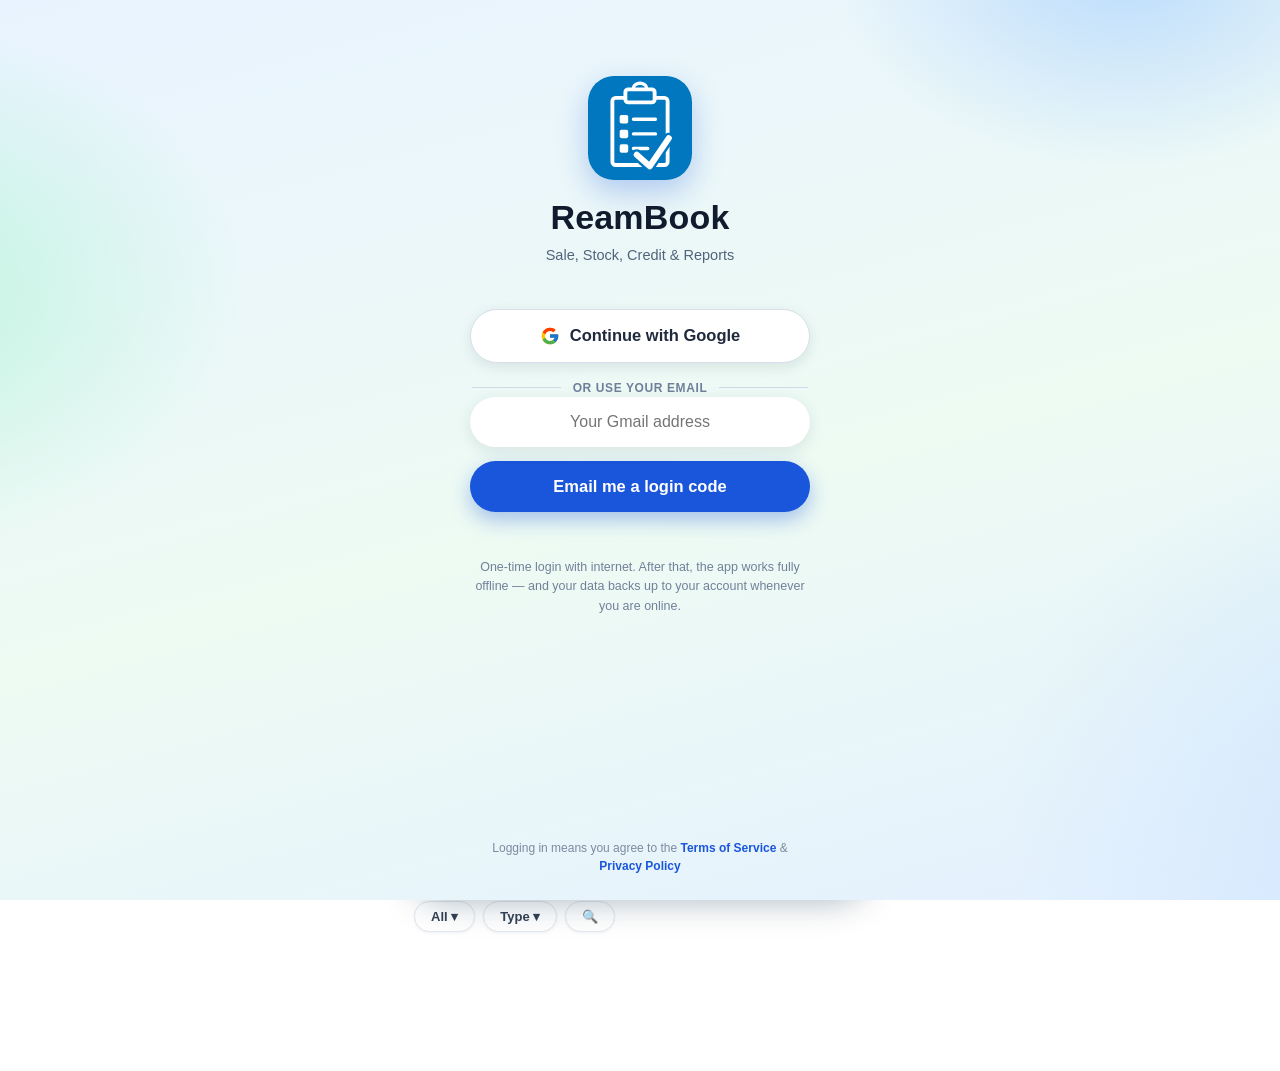
==== index.html @ 2f315d63 "v215 + APK book v1.3.6: Google tap-login — Continue with Google on the gate (email code stays), goog" ====
<!DOCTYPE html>
<html lang="en">
<head>
<meta charset="utf-8">
<meta name="viewport" content="width=device-width, initial-scale=1, maximum-scale=1, user-scalable=no">
<title>ReamBook — Sale, Stock, Credit &amp; Reports</title>
<link rel="manifest" href="manifest.json">
<meta name="theme-color" content="#1a56db">
<meta name="mobile-web-app-capable" content="yes">
<meta name="apple-mobile-web-app-capable" content="yes">
<meta name="apple-mobile-web-app-status-bar-style" content="default">
<link rel="apple-touch-icon" href="icon.svg">
<link rel="stylesheet" href="style.css?v=3">
<script>if('serviceWorker' in navigator){window.addEventListener('load',()=>{try{navigator.serviceWorker.register('sw.js',{updateViaCache:'none'}).then(r=>{try{r.update()}catch(e){}}).catch(()=>{})}catch(e){}});}</script>
</head>
<body>
<style>
/* First-launch login gate — AYOME-style full-screen welcome (v179):
   pastel gradient, big brand block on top, pill form, agreement pinned low.
   Login itself stays email+code (a Google button can never complete inside
   the Android wrapper). All element ids/handlers are unchanged. */
#login-gate{position:fixed;inset:0;z-index:9999;display:none;flex-direction:column;align-items:center;padding:54px 26px 24px;font-family:inherit;background:radial-gradient(420px 300px at 88% -40px,rgba(147,197,253,.55),rgba(147,197,253,0) 70%),radial-gradient(520px 380px at -120px 32%,rgba(167,243,208,.65),rgba(167,243,208,0) 70%),radial-gradient(620px 520px at 112% 88%,rgba(191,219,254,.5),rgba(191,219,254,0) 70%),linear-gradient(165deg,#e8f3ff 0%,#eefbf3 55%,#e3f0ff 100%)}
.gate-card{width:100%;max-width:340px;text-align:center;display:flex;flex-direction:column;flex:1}
.gate-logo{width:104px;height:104px;border-radius:26px;box-shadow:0 12px 30px rgba(26,86,219,.28);margin:22px auto 0}
.gate-name{font-size:34px;font-weight:800;color:#101c2e;margin-top:18px;letter-spacing:.2px}
.gate-tag{font-size:14.5px;color:#51637c;margin-top:8px;line-height:1.5}
.gate-form{margin-top:42px}
.gate-input{width:100%;box-sizing:border-box;border:none;border-radius:999px;padding:16px 20px;font-size:16px;color:#1f2a3d;background:#fff;outline:none;box-shadow:0 4px 16px rgba(18,35,63,.10);text-align:center}
.gate-input:focus{box-shadow:0 4px 16px rgba(18,35,63,.10),0 0 0 2px #1a56db}
.gate-btn{margin-top:14px;width:100%;display:flex;align-items:center;justify-content:center;gap:10px;background:#1a56db;border:none;border-radius:999px;padding:16px;font-size:16.5px;font-weight:700;color:#fff;cursor:pointer;box-shadow:0 8px 20px rgba(26,86,219,.35)}
.gate-btn:disabled{opacity:.55;cursor:default}
.gate-google{background:#fff;color:#1f2a3d;border:1.5px solid #d8dfea;box-shadow:0 4px 14px rgba(18,35,63,.10);margin-top:0}
.gate-or{display:flex;align-items:center;gap:12px;margin:18px 2px 2px;color:#71809a;font-size:12px;font-weight:700;letter-spacing:.6px}
.gate-or:before,.gate-or:after{content:"";flex:1;height:1px;background:#cfdae8}
.gate-msg{margin-top:12px;font-size:13px;color:#b3261e;min-height:18px;line-height:1.4}
.gate-note{margin-top:16px;font-size:12.5px;color:#71809a;line-height:1.55}
.gate-code-input{text-align:center;font-size:24px;font-weight:700;letter-spacing:8px}
.gate-code-note{font-size:13.5px;color:#41536e;line-height:1.5;margin-bottom:14px}
.gate-link{display:inline-block;margin-top:14px;margin-right:14px;background:none;border:none;color:#1a56db;font-size:13.5px;font-weight:600;cursor:pointer;padding:4px}
.gate-legal{margin-top:auto;padding-top:22px;font-size:12px;color:#7c8aa0;line-height:1.55}
.gate-legal a{color:#1a56db;text-decoration:none;font-weight:600}
</style>
<div id="login-gate">
  <div class="gate-card">
    <img class="gate-logo" src="icon.svg" alt="ReamBook">
    <div class="gate-name">ReamBook</div>
    <div class="gate-tag">Sale, Stock, Credit &amp; Reports</div>
    <div class="gate-form">
      <button class="gate-btn gate-google" onclick="gateGoogle()"><svg width="20" height="20" viewBox="0 0 48 48"><path fill="#FFC107" d="M43.6 20.1H42V20H24v8h11.3C33.7 32.7 29.2 36 24 36c-6.6 0-12-5.4-12-12s5.4-12 12-12c3.1 0 5.8 1.2 8 3l5.7-5.7C34.5 6.1 29.3 4 24 4 13 4 4 13 4 24s9 20 20 20 20-9 20-20c0-1.3-.1-2.6-.4-3.9z"/><path fill="#FF3D00" d="M6.3 14.7l6.6 4.8C14.7 15.1 19 12 24 12c3.1 0 5.8 1.2 8 3l5.7-5.7C34.5 6.1 29.3 4 24 4 16.3 4 9.7 8.3 6.3 14.7z"/><path fill="#4CAF50" d="M24 44c5.2 0 9.9-2 13.4-5.2l-6.2-5.2C29.2 35.1 26.7 36 24 36c-5.2 0-9.6-3.3-11.3-8l-6.5 5C9.5 39.6 16.2 44 24 44z"/><path fill="#1976D2" d="M43.6 20.1H42V20H24v8h11.3c-.8 2.2-2.2 4.2-4.1 5.6l6.2 5.2C36.9 39.2 44 34 44 24c0-1.3-.1-2.6-.4-3.9z"/></svg> Continue with Google</button>
      <div class="gate-or"><span>OR USE YOUR EMAIL</span></div>
      <div class="gate-step" id="gate-step-email"><input class="gate-input" id="gate-email" type="email" inputmode="email" autocomplete="email" placeholder="Your Gmail address"><button class="gate-btn" id="gate-send-btn" onclick="gateSendCode()">Email me a login code</button></div>
      <div class="gate-step" id="gate-step-code" style="display:none"><div class="gate-code-note" id="gate-code-note"></div><input class="gate-input gate-code-input" id="gate-code" type="text" inputmode="numeric" autocomplete="one-time-code" maxlength="6" placeholder="______"><button class="gate-btn" id="gate-verify-btn" onclick="gateVerifyCode()">Login</button><div><button class="gate-link" onclick="gateBack()">&#8592; Different email</button><button class="gate-link" onclick="gateSendCode()">Resend code</button></div></div>
      <div class="gate-msg" id="gate-msg"></div>
      <div class="gate-note">One-time login with internet. After that, the app works fully offline — and your data backs up to your account whenever you are online.</div>
    </div>
    <div class="gate-legal">Logging in means you agree to the <a href="https://paper-stock-server.onrender.com/terms" target="_blank" rel="noopener">Terms of Service</a> &amp; <a href="https://paper-stock-server.onrender.com/privacy" target="_blank" rel="noopener">Privacy Policy</a></div>
  </div>
</div>

<div id="app">

  <!-- ============ HEADER ============ -->
  <header class="topbar">
    <button id="btn-profile" class="icon-btn" title="Profile"><svg viewBox="0 0 24 24" fill="none" stroke="currentColor" stroke-width="2" stroke-linecap="round" stroke-linejoin="round"><path d="M19 21v-2a4 4 0 0 0-4-4H9a4 4 0 0 0-4 4v2"/><circle cx="12" cy="7" r="4"/></svg></button>
    <div class="store-name" id="store-name">ReamBook</div>
    <div class="top-icons">
    <button id="btn-bell" class="icon-btn bell-wrap" title="Notifications"><svg viewBox="0 0 24 24" fill="none" stroke="currentColor" stroke-width="2" stroke-linecap="round" stroke-linejoin="round"><path d="M6 8a6 6 0 0 1 12 0c0 7 3 9 3 9H3s3-2 3-9"/><path d="M10.3 21a1.94 1.94 0 0 0 3.4 0"/></svg><span id="bell-badge" class="badge-dot hidden"></span></button>
    <button id="btn-printer" class="icon-btn bell-wrap" title="Prints"><svg viewBox="0 0 24 24" fill="none" stroke="currentColor" stroke-width="2" stroke-linecap="round" stroke-linejoin="round"><path d="M6 9V2h12v7"/><path d="M6 18H4a2 2 0 0 1-2-2v-5a2 2 0 0 1 2-2h16a2 2 0 0 1 2 2v5a2 2 0 0 1-2 2h-2"/><rect x="6" y="14" width="12" height="8"/></svg><span id="print-badge" class="badge-dot hidden"></span></button>
    <button id="btn-backup" class="icon-btn bell-wrap" title="Backup"><svg viewBox="0 0 24 24" fill="none" stroke="currentColor" stroke-width="2" stroke-linecap="round" stroke-linejoin="round"><path d="M17.5 19H9a7 7 0 1 1 6.71-9h1.79a4.5 4.5 0 1 1 0 9Z"/></svg><span id="bk-badge" class="bk-badge hidden"></span></button>
    </div>
  </header>
  <nav class="toptabs">
    <button class="tt" data-view="view-add"><svg class="tt-ic" viewBox="0 0 24 24" fill="none" stroke="currentColor" stroke-width="2.2" stroke-linecap="round"><line x1="12" y1="5" x2="12" y2="19"/><line x1="5" y1="12" x2="19" y2="12"/></svg><span>ADD</span></button>
    <button class="tt active" data-view="view-sales"><svg class="tt-ic" viewBox="0 0 24 24" fill="none" stroke="currentColor" stroke-width="2" stroke-linecap="round" stroke-linejoin="round"><path d="M20.59 13.41l-7.17 7.17a2 2 0 0 1-2.83 0L2 12V2h10l8.59 8.59a2 2 0 0 1 0 2.82z"/><line x1="7" y1="7" x2="7.01" y2="7"/></svg><span>SALES</span></button>
    <button class="tt" data-view="view-stock"><svg class="tt-ic" viewBox="0 0 24 24" fill="none" stroke="currentColor" stroke-width="2" stroke-linecap="round" stroke-linejoin="round"><path d="M16.5 9.4L7.55 4.24"/><path d="M21 16V8a2 2 0 0 0-1-1.73l-7-4a2 2 0 0 0-2 0l-7 4A2 2 0 0 0 3 8v8a2 2 0 0 0 1 1.73l7 4a2 2 0 0 0 2 0l7-4A2 2 0 0 0 21 16z"/><polyline points="3.27 6.96 12 12.01 20.73 6.96"/><line x1="12" y1="22.08" x2="12" y2="12"/></svg><span>STOCK</span></button>
    <button class="tt" data-view="view-report"><svg class="tt-ic" viewBox="0 0 24 24" fill="none" stroke="currentColor" stroke-width="2.2" stroke-linecap="round"><line x1="18" y1="20" x2="18" y2="10"/><line x1="12" y1="20" x2="12" y2="4"/><line x1="6" y1="20" x2="6" y2="14"/></svg><span>REPORT</span></button>
    <button class="tt" data-view="view-credit"><svg class="tt-ic" viewBox="0 0 24 24" fill="none" stroke="currentColor" stroke-width="2" stroke-linecap="round" stroke-linejoin="round"><path d="M4 19.5A2.5 2.5 0 0 1 6.5 17H20"/><path d="M6.5 2H20v20H6.5A2.5 2.5 0 0 1 4 19.5v-15A2.5 2.5 0 0 1 6.5 2z"/></svg><span>CREDIT</span></button>
  </nav>

  <!-- ============ ADD ============ -->
  <section id="view-add" class="view">
    <div class="pad">
      <div class="form-card">
        <div class="seg" style="margin-bottom:14px"><button class="seg-btn active" id="seg-addmode">Add</button><button class="seg-btn" id="seg-editmode">Edit</button></div>
        <div id="addmode-form">
        <div class="photo-row">
          <div class="photo-pick" id="add-photo-pick"><span>📷</span></div>
          <div class="photo-opts">
            <button class="photo-opt" id="opt-cam">📷 Camera</button>
            <button class="photo-opt" id="opt-gal">🖼️ Gallery</button>
          </div>
        </div>
        <input type="file" id="add-photo" accept="image/*" class="hidden">
        <input type="file" id="add-photo-cam" accept="image/*" capture="environment" class="hidden">
        <div class="two-col">
          <div><label class="fl">ITEM ID</label>
            <div class="id-row"><input id="add-itemid" inputmode="numeric"><button class="link-btn" id="add-itemid-auto">AUTO</button></div>
          </div>
          <div><label class="fl">BRAND NAME</label>
            <input id="add-brand" placeholder="e.g. Century">
          </div>
        </div>
        <label class="fl">ITEM NAME</label>
        <input id="add-name" placeholder="e.g. A4 Rim 80gsm">
        <div class="two-col">
          <div><label class="fl">QUANTITY</label>
            <input id="add-qty" type="number" min="0" value="1">
          </div>
          <div><label class="fl">UNIT</label>
            <select id="add-unit"><option>Rim</option><option>Ream</option><option>Kg</option><option>Bundle</option><option>Piece</option><option>Packet</option></select>
          </div>
        </div>
        <div class="two-col">
          <div><label class="fl">COST PRICE</label><div class="pkr-wrap"><input id="add-cost" type="number" min="0" value="0"><span data-cur>PKR</span></div></div>
          <div><label class="fl">SELLING PRICE</label><div class="pkr-wrap"><input id="add-sell" type="number" min="0" value="0"><span data-cur>PKR</span></div></div>
        </div>
        <label class="fl">Tax Percent</label>
        <div class="pkr-wrap"><input id="add-tax" type="number" min="0" value="0"><span>%</span></div>
        <p class="note">Ignore taxes if already included in cost price.</p>
        <button id="btn-add-save" class="btn-save">SAVE</button>
        </div><!-- /addmode-form -->
        <div id="editmode-form" class="hidden">
          <label class="fl">SEARCH BY NAME OR ID</label>
          <div class="dd-wrap">
            <div class="search-wrap">🔍 <input id="edit-psearch" placeholder="Search by name or ID" autocomplete="off"></div>
            <div id="edit-dd" class="dd-list hidden"></div>
          </div>
          <div id="edit-banner" class="hidden"><div class="edit-banner">Editing <b id="edit-banner-name"></b> · <span id="edit-banner-id"></span><button class="edit-x" onclick="cancelStockEdit()">✕</button></div></div>
          <div id="edit-fields" class="hidden">
            <div class="edit-prow"><div id="edit-pimg"></div></div>
            <div class="cur-vals" id="edit-curvals"></div>
            <label class="fl">ITEM ID</label>
            <div class="id-row"><input id="edit-itemid" readonly style="background:#f1f5f9"></div>
            <label class="fl">ITEM NAME</label>
            <input id="edit-name" placeholder="e.g. A4 Rim 80gsm">
            <div class="two-col">
              <div><label class="fl">ADD QUANTITY</label><input id="edit-qty" type="number" min="0" placeholder="0"><div class="cur-hint" id="edit-qty-hint" style="font-size:11px;color:#94a3b8;margin-top:2px"></div></div>
              <div><label class="fl">UNIT</label><select id="edit-unit"><option>Rim</option><option>Ream</option><option>Kg</option><option>Bundle</option><option>Piece</option><option>Packet</option></select></div>
            </div>
            <div class="two-col">
              <div><label class="fl">COST PRICE</label><div class="pkr-wrap"><input id="edit-cost" type="number" min="0"><span data-cur>PKR</span></div></div>
              <div><label class="fl">SELLING PRICE</label><div class="pkr-wrap"><input id="edit-sell" type="number" min="0"><span data-cur>PKR</span></div></div>
            </div>
            <label class="fl">TAX PERCENT</label>
            <div class="pkr-wrap"><input id="edit-tax" type="number" min="0"><span>%</span></div>
            <p class="note" id="edit-cost-note"></p>
            <button id="btn-edit-update" class="btn-save">UPDATE ITEM</button>
          </div>
        </div>
      </div>
    </div>
  </section>

  <!-- ============ SALES ============ -->
  <section id="view-sales" class="view active">
    <div class="pad">
      <div class="sum-lines">
        <div class="sum-wrap">
        <div class="sum-line compact">
          <div class="sl-lbl"><div class="t">TODAY'S SALE</div><div class="s">Sale + Wholesale</div></div>
          <div class="sl-amt" id="s-total">PKR 0.00</div>
          <button class="sum-exp" id="sale-exp-btn" onclick="toggleSaleBreakdown(event)" title="Breakdown">▼</button>
        </div>
        <div class="sum-sub hidden" id="sale-breakdown">
          <div class="sub-row"><span>Sale total</span><b id="bd-sale">PKR 0.00</b></div>
          <div class="sub-row"><span>Wholesale total</span><b id="bd-ws">PKR 0.00</b></div>
          <div class="sub-row"><button class="link-btn" onclick="openCurrency()" style="font-size:13px">💱 Change currency</button><span></span></div>
        </div>
        </div>
        <div class="sum-line">
          <div class="sl-lbl"><div class="t">EXPENSES</div></div>
          <div class="sl-amt red-num" id="s-exp">PKR 0.00</div>
        </div>
        <div class="sum-line">
          <div class="sl-lbl"><div class="t">NET PROFIT</div></div>
          <div class="sl-amt green-num" id="s-profit">PKR 0.00</div>
          <button class="eye-btn eye-off" id="profit-eye-s" onclick="toggleProfitEye()" title="Show/hide profit"><svg class="eye-open" viewBox="0 0 24 24" fill="none" stroke="currentColor" stroke-width="2" stroke-linecap="round" stroke-linejoin="round"><path d="M1 12s4-8 11-8 11 8 11 8-4 8-11 8-11-8-11-8z"/><circle cx="12" cy="12" r="3"/></svg><svg class="eye-closed" viewBox="0 0 24 24" fill="none" stroke="currentColor" stroke-width="2" stroke-linecap="round" stroke-linejoin="round"><path d="M17.94 17.94A10.07 10.07 0 0 1 12 20c-7 0-11-8-11-8a18.45 18.45 0 0 1 5.06-5.94M9.9 4.24A9.12 9.12 0 0 1 12 4c7 0 11 8 11 8a18.5 18.5 0 0 1-2.16 3.19m-6.72-1.07a3 3 0 1 1-4.24-4.24"/><line x1="1" y1="1" x2="23" y2="23"/></svg></button>
        </div>
      </div>
      <div class="white-card">
        <div class="seg"><button class="seg-btn active" id="seg-sale"><svg class="seg-ic" viewBox="0 0 24 24" fill="none" stroke="currentColor" stroke-width="2" stroke-linecap="round" stroke-linejoin="round"><circle cx="9" cy="21" r="1"/><circle cx="20" cy="21" r="1"/><path d="M1 1h4l2.68 13.39a2 2 0 0 0 2 1.61h9.72a2 2 0 0 0 2-1.61L23 6H6"/></svg> Sale</button><button class="seg-btn" id="seg-ws"><svg class="seg-ic" viewBox="0 0 24 24" fill="none" stroke="currentColor" stroke-width="2" stroke-linecap="round" stroke-linejoin="round"><path d="M4 8l1.2-4.5h13.6L20 8"/><path d="M4 8h16"/><path d="M5 8v12h14V8"/><path d="M9.5 20v-6h5v6"/></svg> Wholesale</button><button class="seg-btn" id="seg-exp"><svg class="seg-ic" viewBox="0 0 24 24" fill="none" stroke="currentColor" stroke-width="2" stroke-linecap="round" stroke-linejoin="round"><path d="M5 3h14v18l-2.3-1.5-2.3 1.5-2.4-1.5-2.4 1.5L7.3 19.5 5 21z"/><path d="M9 8h6"/><path d="M9 12h6"/></svg> Expense</button></div>
        <div id="sale-form">
          <h3 class="form-h3"><span>Sold details <span class="id-box" id="sale-next-id"></span></span><button class="date-pill" id="sale-date-pill">📅 <span id="sale-date-txt"></span> ▾</button></h3>
          <input type="date" id="sale-date" class="hidden">
          <p class="note">Tap the date to back-date.</p>
          <div class="dd-wrap">
            <div class="search-wrap">🔍 <input id="sale-psearch" placeholder="Product ID / Name" autocomplete="off"></div>
            <div id="sale-dd" class="dd-list hidden"></div>
          </div>
          <div id="sale-cart"></div>
          <div class="two-col">
          <div class="fld"><span class="fld-lbl">Cost</span><div class="fld-in"><input id="sale-cost" readonly tabindex="-1" autocomplete="off"><span class="pkr" data-cur>PKR</span></div></div>
          <div class="fld"><span class="fld-lbl">Rate</span><div class="fld-in"><input id="sale-rate" type="number" min="0" autocomplete="off" inputmode="decimal"><span class="pkr" data-cur>PKR</span></div></div>
          </div>
          <div class="fld"><span class="fld-lbl">Quantity sold</span><div class="qty-step"><button class="mini-btn" id="sale-qty-minus" type="button">−</button><input id="sale-qty" type="number" min="1" value="1" autocomplete="off"><button class="mini-btn" id="sale-qty-plus" type="button">+</button></div></div><div id="sale-qty-warn"></div>
          <button class="btn-addmore" id="btn-add-item">+ Add more items</button>
          <div class="two-col">
          <div class="fld"><span class="fld-lbl">Discount Amount</span><div class="fld-in"><input id="sale-disc-amt" type="number" min="0" inputmode="decimal" placeholder="0" autocomplete="off"><span class="pkr" data-cur>PKR</span></div></div>
          <div class="fld"><span class="fld-lbl">Discount %</span><div class="fld-in"><input id="sale-disc-pct" type="number" min="0" max="100" inputmode="decimal" placeholder="0" autocomplete="off"><span class="pkr">%</span></div></div>
          </div>
          <div class="total-row"><div class="fld" style="flex:0 0 75%"><span class="fld-lbl">Sold at (Total Price)</span><div class="fld-in"><input id="sale-total-in" type="number" min="0" autocomplete="off" inputmode="decimal"><span class="pkr" data-cur>PKR</span></div></div><button id="sale-paid-tg" class="paid-tg paid" onclick="toggleSalePaid()">Paid</button></div>
          <div id="sale-disc-pill"></div>
          <div id="sale-cost-warn"></div>
          <div style="display:flex;gap:8px;align-items:center"><button class="link-btn" id="sale-add-cust">+ Add Customer Name/Number</button>
          <button class="cbtn" id="sale-contact" title="Pick from contacts"><svg viewBox="0 0 64 64"><path d="M12 12c2.21 0 4-1.79 4-4s-1.79-4-4-4-4 1.79-4 4 1.79 4 4 4zm0 2c-2.67 0-8 1.34-8 4v2h16v-2c0-2.66-5.33-4-8-4z" fill="#fff" transform="translate(14,13) scale(1.25)"/><circle cx="46" cy="46" r="11" fill="#fff"/><path d="M9 16.17L4.83 12l-1.42 1.41L9 19 21 7l-1.41-1.41z" style="fill:var(--cbtn-check,#4a86f5)" transform="translate(38.8,38.8) scale(0.6)"/></svg></button></div>
          <input id="sale-cust" class="hidden" placeholder="Customer name">
          <input id="sale-cust-phone" class="hidden" placeholder="Customer number" inputmode="tel">
          <button id="btn-sold" class="btn-save blue">SOLD</button>
        </div>
        <div id="ws-form" class="hidden">
          <h3 class="form-h3"><span>Wholesale sale <span class="id-box" id="ws-next-id"></span></span><button class="date-pill" id="ws-date-pill">📅 <span id="ws-date-txt"></span> ▾</button></h3>
          <input type="date" id="ws-date" class="hidden">
          <p class="note">Shop rate = each stock's own sell rate. No bill dividing.</p>
          <input id="ws-shop" placeholder="Shop name *" autocomplete="off">
          <div style="display:flex;gap:8px"><input id="ws-phone" placeholder="Shop phone number *" inputmode="tel" autocomplete="off" style="flex:1;min-width:0">
          <button class="cbtn" id="ws-contact" title="Pick from contacts"><svg viewBox="0 0 64 64"><path d="M12 12c2.21 0 4-1.79 4-4s-1.79-4-4-4-4 1.79-4 4 1.79 4 4 4zm0 2c-2.67 0-8 1.34-8 4v2h16v-2c0-2.66-5.33-4-8-4z" fill="#fff" transform="translate(14,13) scale(1.25)"/><circle cx="46" cy="46" r="11" fill="#fff"/><path d="M9 16.17L4.83 12l-1.42 1.41L9 19 21 7l-1.41-1.41z" style="fill:var(--cbtn-check,#4a86f5)" transform="translate(38.8,38.8) scale(0.6)"/></svg></button></div>
          <div class="dd-wrap">
            <div class="search-wrap">🔍 <input id="ws-psearch" placeholder="Product ID / Name" autocomplete="off"></div>
            <div id="ws-dd" class="dd-list hidden"></div>
          </div>
          <div id="ws-cart"></div>
          <div class="two-col">
          <div class="fld"><span class="fld-lbl">Cost</span><div class="fld-in"><input id="ws-cost" readonly tabindex="-1" autocomplete="off"><span class="pkr" data-cur>PKR</span></div></div>
          <div class="fld"><span class="fld-lbl">Rate</span><div class="fld-in"><input id="ws-rate" type="number" min="0" autocomplete="off" inputmode="decimal"><span class="pkr" data-cur>PKR</span></div></div>
          </div>
          <div class="fld"><span class="fld-lbl">Quantity</span><div class="qty-step"><button class="mini-btn" id="ws-qty-minus" type="button">−</button><input id="ws-qty" type="number" min="1" value="1" autocomplete="off"><button class="mini-btn" id="ws-qty-plus" type="button">+</button></div></div><div id="ws-qty-warn"></div>
          <button class="btn-addmore" id="btn-ws-add">+ Add more items</button>
          <div class="two-col">
          <div class="fld"><span class="fld-lbl">Discount Amount</span><div class="fld-in"><input id="ws-disc-amt" type="number" min="0" inputmode="decimal" placeholder="0" autocomplete="off"><span class="pkr" data-cur>PKR</span></div></div>
          <div class="fld"><span class="fld-lbl">Discount %</span><div class="fld-in"><input id="ws-disc-pct" type="number" min="0" max="100" inputmode="decimal" placeholder="0" autocomplete="off"><span class="pkr">%</span></div></div>
          </div>
          <div class="total-row"><div class="fld" style="flex:0 0 75%"><span class="fld-lbl">Total (at stock rates)</span><div class="fld-in"><input id="ws-total" type="number" min="0" autocomplete="off" inputmode="decimal"><span class="pkr" data-cur>PKR</span></div></div><button id="ws-paid-tg" class="paid-tg paid" onclick="toggleWsPaid()">Paid</button></div>
          <div id="ws-disc-pill"></div>
          <div id="ws-cost-warn"></div>
          <button id="btn-ws-sold" class="btn-save blue">SOLD</button>
        </div>
        <div id="exp-form" class="hidden">
          <h3>Expense details</h3>
          <input id="exp-title" placeholder="e.g. Shop rent, Transport">
          <input id="exp-amt" type="number" min="0" placeholder="Amount (PKR)">
          <label class="fl">Date</label>
          <input id="exp-date" type="date">
          <button id="btn-exp-add" class="btn-save blue">ADD EXPENSE</button>
        </div>
      </div>
      <div class="row-between"><button class="nav-arrow" id="day-prev">‹</button><h3 id="sales-day-title" title="Tap to pick a date">Today · 0 sales</h3><button class="nav-arrow" id="day-next">›</button></div>
      <input type="date" id="day-jump" class="hidden">
      <div class="day-filters"><button class="f-pill" id="f-paid">All ▾</button><button class="f-pill" id="f-type">Type ▾</button><button class="f-pill" id="f-search-btn">🔍</button></div>
      <div class="day-search hidden" id="day-search-row"><div class="search-wrap grow">🔍 <input id="day-search" placeholder="Search name, ID, customer..." autocomplete="off"></div></div>
      <div id="sales-day-list"></div>
    </div>
  </section>

  <!-- ============ STOCK ============ -->
  <section id="view-stock" class="view">
    <div class="pad">
      <div class="white-card st-cost-card"><div class="lbl">Total stock cost <span class="info-i" onclick="toast('Cost = quantity × cost price of all items')">ⓘ</span></div><div class="big-num theme-t" id="st-cost">PKR 0.00</div><div class="sub" id="st-count">0 items</div></div>
      <div class="search-row"><div class="search-wrap grow">🔍 <input id="stock-search" placeholder="Search by name or ID..."></div><button class="icon-sq" onclick="openStockSortSheet()" title="Sort & filter">⇅</button></div>
      <div class="chips" id="stock-chips">
        <button class="chip active" data-f="all">All</button>
        <button class="chip" data-f="in">In stock</button>
        <button class="chip" data-f="low">Low stock</button>
        <button class="chip" data-f="out">Out</button>
      </div>
      <div id="stock-list"></div>
    </div>
  </section>

  <!-- ============ REPORT ============ -->
  <section id="view-report" class="view">
    <div class="pad">
      <div class="rep-top">
        <button class="period-btn" id="btn-period">📅 <span><small>PERIOD</small><b id="period-txt">Oct 2026</b></span> ▾</button>
        <button class="export-btn" id="btn-export-csv">⬇ Export</button>
      </div>
      <div class="white-card cred-sum">
        <div class="cs-main"><div class="lbl">Total sale</div><div class="cs-big" id="r-sales">PKR 0.00</div><div class="red-sub" id="r-vs"></div><div class="sub" id="r-margin"></div></div>
        <div class="cs-side"><div class="cs-box"><div class="lbl">EXPENSES</div><div class="cs-num red-num" id="r-exp">PKR 0.00</div></div>
        <div class="cs-box"><div class="lbl">NET PROFIT <button class="eye-btn eye-off" id="profit-eye-r" onclick="event.stopPropagation();toggleProfitEye()" title="Show/hide profit"><svg class="eye-open" viewBox="0 0 24 24" fill="none" stroke="currentColor" stroke-width="2" stroke-linecap="round" stroke-linejoin="round"><path d="M1 12s4-8 11-8 11 8 11 8-4 8-11 8-11-8-11-8z"/><circle cx="12" cy="12" r="3"/></svg><svg class="eye-closed" viewBox="0 0 24 24" fill="none" stroke="currentColor" stroke-width="2" stroke-linecap="round" stroke-linejoin="round"><path d="M17.94 17.94A10.07 10.07 0 0 1 12 20c-7 0-11-8-11-8a18.45 18.45 0 0 1 5.06-5.94M9.9 4.24A9.12 9.12 0 0 1 12 4c7 0 11 8 11 8a18.5 18.5 0 0 1-2.16 3.19m-6.72-1.07a3 3 0 1 1-4.24-4.24"/><line x1="1" y1="1" x2="23" y2="23"/></svg></button></div><div class="cs-num green-num" id="r-profit">PKR 0.00</div></div></div>
      </div>
      <div class="avg-line" id="r-avg"></div>
      <div class="white-card">
        <div class="row-between"><div class="lbl">DAILY SALES</div>
          <div class="seg small"><button class="seg-btn active" id="ch-sales">Sales</button><button class="seg-btn" id="ch-profit">Profit</button></div></div>
        <div class="lbl" id="chart-month"></div>
        <div class="bar-chart" id="bar-chart"></div>
      </div>
      <div class="row-between"><h3>Sales history</h3><button class="link-btn" id="rep-show-all">Show all</button></div>
      <div id="rep-history"></div>
    </div>
  </section>

  <!-- ============ CREDIT ============ -->
  <section id="view-credit" class="view">
    <div class="pad">
      <div class="white-card cred-sum">
        <div class="cs-main" onclick="openCreditHistory()" style="cursor:pointer" title="Tap for full history">
          <div class="lbl">Total credit</div>
          <div class="cs-big red-num" id="c-total">PKR 0.00</div>
          <div class="sub" id="c-count"></div>
        </div>
        <div class="cs-side">
          <div class="cs-box">
            <div class="lbl">Total receive</div>
            <div class="cs-num green-num" id="c-recv">PKR 0.00</div>
            <div class="csub" id="c-recv-m"></div>
          </div>
          <div class="cs-box">
            <div class="lbl">Profit <button class="eye-btn eye-off" id="profit-eye" onclick="toggleProfitEye()" title="Show/hide profit"><svg class="eye-open" viewBox="0 0 24 24" fill="none" stroke="currentColor" stroke-width="2" stroke-linecap="round" stroke-linejoin="round"><path d="M1 12s4-8 11-8 11 8 11 8-4 8-11 8-11-8-11-8z"/><circle cx="12" cy="12" r="3"/></svg><svg class="eye-closed" viewBox="0 0 24 24" fill="none" stroke="currentColor" stroke-width="2" stroke-linecap="round" stroke-linejoin="round"><path d="M17.94 17.94A10.07 10.07 0 0 1 12 20c-7 0-11-8-11-8a18.45 18.45 0 0 1 5.06-5.94M9.9 4.24A9.12 9.12 0 0 1 12 4c7 0 11 8 11 8a18.5 18.5 0 0 1-2.16 3.19m-6.72-1.07a3 3 0 1 1-4.24-4.24"/><line x1="1" y1="1" x2="23" y2="23"/></svg></button></div>
            <div class="cs-num masked" id="c-profit">••••••</div>
            <div class="csub" id="c-prof-m"></div>
          </div>
        </div>
      </div>
      <div class="search-row"><div class="search-wrap grow">🔍 <input id="credit-search" placeholder="Search name or ID..."></div>
        <button class="btn-add" id="btn-add-credit">＋</button></div>
      <div class="crow"><div class="seg grow" id="cseg"><button class="seg-btn" data-cf="pending" onclick="setCreditFilter('pending')">Pending <span class="cnt" id="cf-n-pending"></span></button><button class="seg-btn" data-cf="clear" onclick="setCreditFilter('clear')">Clear <span class="cnt" id="cf-n-clear"></span></button><button class="seg-btn active" data-cf="record" onclick="setCreditFilter('record')">Record <span class="cnt" id="cf-n-record"></span></button></div><button class="sort-box" id="csort-btn" onclick="openCreditSort()">Sort ▾</button></div>
      <div id="credit-list"></div>
    </div>
  </section>

  <!-- ============ SHEETS / MODALS ============ -->
  <div id="sheet" class="sheet hidden"><div class="sheet-box" id="sheet-box"></div></div>
  <div id="toast" class="toast hidden"></div>
</div>
<div id="print-area"></div>
<script src="lib/jspdf.umd.min.js"></script>
<!-- auth.js MUST load before app.js: app.js runs its boot (initAuth/initGate)
     immediately, and the login gate never appeared while PaperAuth was still
     undefined at boot time (bug found 2026-10-22). -->
<script src="auth.js?v=1"></script>
    <script src="app.js"></script>
<script>
/* Auto-reload when a new service worker takes over, so updates appear on first reopen.
   Only reloads if the update happened right at launch/foreground (15s guard avoids mid-work reloads).
   Also re-checks for updates whenever the app comes back to the foreground (covers minimize→reopen). */
if('serviceWorker' in navigator){ var _swt0=Date.now();
  function _swCheck(){ try{ navigator.serviceWorker.getRegistration().then(function(r){ if(r){ try{r.update()}catch(e){} } }); }catch(e){} _swt0=Date.now(); }
  document.addEventListener('visibilitychange',function(){ if(!document.hidden) _swCheck(); });
  navigator.serviceWorker.addEventListener('controllerchange',function(){
    if(Date.now()-_swt0<15000) window.location.reload(); }); }
</script>
</body>
</html>
---- style.css ----
*{box-sizing:border-box;margin:0;padding:0}
:root{--teal:#0e86b8;--teal-d:#0a6a91;--bg:#0e86b8;--card:#fff;--ink:#1c2733;--sub:#8a94a3;--green:#1d9e4b;--red:#d43d2a;--gold:#c07f10;--radius:18px}
html,body{height:100%}
body{font-family:-apple-system,'Segoe UI',Roboto,Arial,sans-serif;background:var(--bg);color:var(--ink);-webkit-tap-highlight-color:transparent}
#app{max-width:480px;margin:0 auto;min-height:100%;background:var(--bg);position:relative}
.hidden{display:none!important}

/* Header */
.topbar{position:sticky;top:0;z-index:20;display:flex;align-items:center;justify-content:space-between;padding:12px 16px;color:#fff}
.store-name{font-size:20px;font-weight:800;letter-spacing:.5px;flex:1;text-align:center}
.icon-btn{width:40px;height:40px;border-radius:50%;background:rgba(255,255,255,.16);border:1px solid rgba(255,255,255,.35);display:flex;align-items:center;justify-content:center;cursor:pointer;color:#fff;box-shadow:0 2px 8px rgba(0,0,0,.22);backdrop-filter:blur(4px)}
.icon-btn svg{width:21px;height:21px}
.icon-btn:active{transform:scale(.92)}
.top-icons{display:flex;gap:12px;align-items:center}

/* ---- Currency picker ---- */
.cur-hint{font-size:11px;color:var(--pp-sub);margin-top:4px}
.cur-list{max-height:52vh;overflow:auto;margin-top:8px}
.cur-row{display:flex;align-items:center;gap:12px;padding:11px 8px;border-bottom:1px solid #f1f5f9;cursor:pointer;border-radius:10px}
.cur-row:active{background:#f0f9ff}
.cur-row.sel{background:#f0f9ff}
.cur-flag{font-size:24px}
.cur-name{flex:1;font-weight:600;font-size:15px}
.cur-code{color:#8a94a3;font-size:13px}
.cur-tick{color:#0284c7;font-weight:800;font-size:16px}

/* ---- Return item sheet ---- */
.ret-card{background:#f8fafc;border:1px solid #e2e8f0;border-radius:16px;padding:14px;margin-bottom:12px;display:flex;justify-content:space-between;align-items:center;gap:10px}
.ret-card.col{flex-direction:column;align-items:stretch}
.ret-card .sub{color:#8a94a3;font-size:13px;margin-top:2px}
.lbl-c{text-align:center;font-size:12px;letter-spacing:1.5px;color:#8a94a3;font-weight:700}
.ret-step{display:flex;align-items:center;justify-content:center;gap:16px;margin:10px 0 4px}
.step-btn{width:52px;height:52px;border-radius:50%;border:none;background:var(--pp-soft);color:var(--pp-teal-d);font-size:26px;font-weight:800;cursor:pointer;line-height:1}
.step-btn.off{opacity:.35}
#ret-n-in{width:76px;text-align:center;font-size:34px;font-weight:800;border:none;background:transparent;color:#1c2733}
#ret-n-in::-webkit-inner-spin-button{opacity:1}
.sub-c{text-align:center;color:#8a94a3;font-size:13px}
.ret-quick{display:flex;gap:10px;justify-content:center;margin-top:10px}
.chip-btn{border:none;background:var(--pp-soft);color:var(--pp-teal-d);font-weight:700;border-radius:999px;padding:10px 18px;font-size:14px;cursor:pointer}
.ret-refund{display:flex;justify-content:space-between;align-items:center;margin:14px 2px}
.ret-refund span{color:#8a94a3;font-size:16px}
.ret-refund b{color:#dc2626;font-size:24px}
.btn-unpaid{width:100%;background:#fff;border:1.5px solid var(--pp-teal);color:#dc2626;font-weight:800;font-size:16px;border-radius:14px;padding:13px;margin:6px 0 10px;cursor:pointer;letter-spacing:.5px}
.btn-return{width:100%;background:#dc2626;border:none;color:#fff;font-weight:800;font-size:17px;border-radius:14px;padding:15px;margin-bottom:4px;cursor:pointer;letter-spacing:.5px;box-shadow:0 6px 16px -6px #dc2626}

/* ---- Unpaid pill on sale cards ---- */
.unpaid-pill{background:#dc2626;color:#fff;font-size:11px;font-weight:800;border-radius:999px;padding:3px 10px;margin-left:8px;cursor:pointer;vertical-align:2px;white-space:nowrap}
.toptabs{position:sticky;top:52px;z-index:20;display:flex;background:rgba(255,255,255,.14);backdrop-filter:blur(4px)}
.tt{flex:1;background:none;border:none;color:#d7ecf5;font-size:20px;padding:10px 2px 8px;display:flex;flex-direction:column;align-items:center;gap:2px;cursor:pointer;border-bottom:3px solid transparent}
.tt span{font-size:12px;font-weight:700;letter-spacing:.5px}
.tt.active{color:#fff;border-bottom-color:#fff}

/* Views */
.view{display:none;padding-bottom:24px}
.view.active{display:block}
.pad{padding:12px}
h3{font-size:18px;margin:4px 0 8px;color:#fff}
.row-between{display:flex;align-items:center;justify-content:space-between}
.lbl{font-size:11px;color:var(--sub);text-transform:uppercase;letter-spacing:.5px}
.sub{font-size:12px;color:var(--sub);margin-top:3px}
.big-num{font-size:26px;font-weight:800;margin-top:2px}
.green-num{color:var(--green)}
.red-num{color:var(--red)}
.red-sub{color:var(--red);font-size:13px;font-weight:600;margin-top:4px}
.note{font-size:13px;color:var(--sub);margin:6px 0}

/* Cards */
.white-card{background:var(--card);border-radius:var(--radius);padding:13px;margin-bottom:12px;box-shadow:0 2px 8px rgba(0,0,0,.12)}
/* Credit summary: 3 boxes (Total credit | Total receive / Profit+eye) */
.cred-sum{display:flex;gap:10px;align-items:stretch}
.cs-main{flex:1.3;min-width:0;background:rgba(120,135,155,.10);border-radius:14px;padding:10px 12px;display:flex;flex-direction:column;justify-content:center}
.cs-side{flex:1;min-width:0;display:flex;flex-direction:column;gap:8px}
.cs-box{background:rgba(120,135,155,.10);border-radius:14px;padding:8px 12px;flex:1;display:flex;flex-direction:column;justify-content:center}
.cs-big{font-size:20px;font-weight:800;margin-top:2px;white-space:nowrap;overflow:hidden;text-overflow:ellipsis;max-width:100%}
.cs-num{font-size:14px;font-weight:800;margin-top:2px;white-space:nowrap;overflow:hidden;text-overflow:ellipsis;max-width:100%}
.csub{font-size:10px;color:var(--sub);margin-top:1px}
.eye-btn{background:none;border:none;cursor:pointer;padding:0 2px;vertical-align:middle;line-height:1;color:var(--sub);display:inline-flex;align-items:center}
.eye-btn svg{width:15px;height:15px;display:block}
.eye-btn .eye-closed{display:none}
.eye-btn.eye-off .eye-open{display:none}
.eye-btn.eye-off .eye-closed{display:block}
#c-profit.masked{letter-spacing:3px;color:var(--sub)}
#s-profit.masked{letter-spacing:3px;color:var(--sub)}
.split-card{display:flex;justify-content:space-between}
.split-right{text-align:right;border-left:1px solid #e5e9f0;padding-left:12px}
.split-right .lbl{margin-top:6px}
.form-card{background:var(--card);border-radius:var(--radius);padding:14px;box-shadow:0 2px 8px rgba(0,0,0,.12)}

/* Forms */
.fl{display:block;font-size:11px;color:var(--sub);letter-spacing:1px;margin:10px 0 5px;font-weight:600}
.form-card input,.form-card select,.white-card input,.white-card select{width:100%;padding:11px 12px;border:1.5px solid #cfd6e0;border-radius:12px;font-size:15px;background:#fff;color:var(--ink)}
.form-card input:focus,.white-card input:focus{outline:none;border-color:var(--teal)}
.id-row{display:flex;gap:8px;align-items:center}
.id-row input{flex:1}
.link-btn{background:none;border:none;color:var(--teal);font-size:15px;font-weight:600;cursor:pointer;padding:6px 0}
.two-col{display:flex;gap:10px}
.two-col>div{flex:1}
.three-col{display:flex;gap:8px}
.three-col>div{flex:1;min-width:0}
.pkr-wrap{position:relative}
.pkr-wrap span{position:absolute;right:14px;top:50%;transform:translateY(-50%);color:#aab3c0;font-size:14px}
.pkr-wrap input{padding-right:58px!important}
.photo-pick{width:92px;height:92px;border-radius:50%;background:#e3e8ee;margin:2px auto 6px;display:flex;align-items:center;justify-content:center;font-size:38px;cursor:pointer;overflow:hidden;color:#9aa5b3}
.photo-pick img{width:100%;height:100%;object-fit:cover}
.btn-save{width:100%;margin-top:14px;padding:13px;border:none;border-radius:12px;background:#fff;color:var(--teal-d);font-size:16px;font-weight:800;letter-spacing:2px;cursor:pointer;box-shadow:0 2px 6px rgba(0,0,0,.15)}
.btn-save.blue{background:var(--teal);color:#fff}
.btn-save:active{transform:scale(.98)}

/* Sales */
.seg{display:flex;background:#eef1f6;border-radius:14px;padding:4px;margin-bottom:10px}
.seg-btn{flex:1;border:none;background:none;padding:8px;border-radius:10px;font-size:15px;font-weight:600;color:var(--sub);cursor:pointer}
.seg-btn.active{background:#fff;color:var(--teal-d);box-shadow:0 1px 4px rgba(0,0,0,.1)}
.seg-ic{width:19px;height:19px;vertical-align:-4px;margin-right:2px}
.seg.small .seg-btn{padding:6px 12px;font-size:13px}
.date-pill{border:1.5px solid #cfd6e0;background:#fff;border-radius:20px;padding:5px 12px;font-size:13px;cursor:pointer}
.search-wrap{display:flex;align-items:center;gap:8px;border:1.5px solid #cfd6e0;border-radius:12px;padding:0 12px;background:#fff;margin:8px 0}
.search-wrap input{border:none!important;padding:10px 0!important;flex:1}
.search-wrap input:focus{outline:none}
.search-row{display:flex;gap:8px;margin-bottom:10px}
.crow{display:flex;gap:8px;align-items:stretch;margin-bottom:10px}
.crow .seg{flex:1;margin-bottom:0}
.crow .grow{flex:1}
.seg-btn .cnt{font-size:11px;opacity:.65;font-weight:700}
.hist-box{flex:none;background:#eef1f6;border:1px solid #e2e8f0;border-radius:12px;padding:9px 12px;font-weight:800;font-size:13px;color:#1c2733;cursor:pointer}
.hist-del{border:none;background:#fee2e2;border-radius:9px;padding:7px 9px;font-size:14px;cursor:pointer}
.hfile{background:#f8fafc;border:1px solid #e2e8f0;border-radius:12px;margin-bottom:8px;overflow:hidden}
.hfile-top{display:flex;justify-content:space-between;align-items:center;gap:8px;padding:10px 12px;cursor:pointer}
.mini-pdf{border:1px solid #e2e8f0;background:#fff;border-radius:9px;padding:6px 10px;font-weight:800;font-size:12px;color:#1c2733;cursor:pointer}
.hsel-cb{font-size:20px;margin-right:4px}
.hfile.hsel-on{border-color:#16a34a;background:#f0fdf4}
.sort-box{flex:none;border:1.5px solid #cfd6e0;background:#fff;border-radius:14px;padding:0 12px;font-weight:800;font-size:13px;color:var(--teal-d);cursor:pointer;white-space:nowrap}
.search-row .grow{flex:1;margin:0}
.pick-item{display:flex;align-items:center;gap:10px;padding:10px;border:1px solid #e5e9f0;border-radius:12px;margin-bottom:8px;cursor:pointer;background:#fbfcfe}
.pick-item.sel{border-color:var(--teal);background:#eaf6fc}
.pick-img{width:44px;height:44px;border-radius:8px;object-fit:cover;background:#eef1f6}
.btn-add{width:52px;height:52px;border-radius:14px;border:none;background:#fff;color:var(--teal-d);font-size:26px;font-weight:800;cursor:pointer;box-shadow:0 2px 6px rgba(0,0,0,.15);flex-shrink:0}

/* Chips */
.chips{display:flex;gap:8px;margin-bottom:12px;overflow-x:auto;padding-bottom:2px}
.chip{border:none;background:rgba(255,255,255,.25);color:#fff;border-radius:20px;padding:9px 18px;font-size:14px;font-weight:600;white-space:nowrap;cursor:pointer}
.chip.active{background:#fff;color:var(--teal-d)}

/* Stock cards (v38: reference style, theme matched) */
.stock-card{background:#fff;border-radius:20px;padding:14px;margin-bottom:12px;position:relative;overflow:hidden;box-shadow:0 3px 10px rgba(0,0,0,.12);cursor:pointer}
.stock-card::before{content:'';position:absolute;left:0;top:0;bottom:0;width:6px;background:transparent}
.stock-card.low::before{background:linear-gradient(180deg,#f5b942,#e8930c)}
.stock-card.out::before{background:linear-gradient(180deg,#e05252,#c62828)}
.sc-idrow{display:flex;align-items:center;gap:8px;margin-bottom:8px}
.sc-brand{font-size:12px;color:var(--sub);background:#eef1f6;border-radius:6px;padding:3px 9px;display:inline-block;font-weight:600}
.st-pill{font-size:10px;font-weight:800;border-radius:6px;padding:3px 8px;color:#fff;letter-spacing:.5px}
.st-pill.out{background:#dc2626}
.st-pill.low{background:#e8930c}
.sc-main{display:flex;gap:12px;align-items:center}
.sc-img{width:64px;height:64px;border-radius:14px;object-fit:cover;background:#eef1f6;flex-shrink:0}
.sc-img.emoji{font-size:34px;display:flex;align-items:center;justify-content:center}
.sc-info{flex:1;min-width:0}
.sc-name{font-size:19px;font-weight:800;margin:2px 0}
.sc-prices{font-size:14px;color:var(--sub)}
.sc-prices b{color:var(--ink)}
.sc-qty{text-align:center;flex-shrink:0;min-width:64px}
.sc-qty b{font-size:32px;font-weight:800;display:block;line-height:1.1;color:#1c2733}
.sc-qty.out b{color:#dc2626}
.sc-qty.low b{color:#e8930c}
.sc-qty span{font-size:10px;color:#8a94a3;letter-spacing:1px;font-weight:700}
.sc-chev{color:#b6c0cf;font-size:26px;font-weight:300;flex-shrink:0}
.theme-t{color:var(--pp-teal-d)}
.info-i{color:#b6c0cf;font-size:15px;cursor:pointer}
.icon-sq{width:46px;height:46px;flex:none;border:none;border-radius:14px;background:#fff;font-size:19px;color:var(--pp-teal-d);cursor:pointer;box-shadow:0 2px 8px rgba(0,0,0,.12);font-weight:800}

/* Report */
.rep-top{display:flex;gap:10px;margin-bottom:14px}
.period-btn{flex:1;background:#fff;border:none;border-radius:16px;padding:10px 14px;display:flex;align-items:center;gap:10px;cursor:pointer;text-align:left}
.period-btn small{display:block;font-size:11px;color:var(--sub);letter-spacing:1px}
.period-btn b{font-size:17px}
.export-btn{background:#fff;border:none;border-radius:16px;padding:10px 20px;font-size:16px;font-weight:700;color:var(--teal-d);cursor:pointer}
.two-cards{display:flex;gap:10px;margin-bottom:4px}
.two-cards .white-card{flex:1}
.avg-line{color:#fff;font-size:14px;margin:8px 2px 12px}
.bar-chart{display:flex;align-items:flex-end;gap:4px;height:130px;margin-top:10px}
.bar{flex:1;background:var(--teal);border-radius:6px 6px 0 0;min-height:4px;position:relative}
.bar span{position:absolute;bottom:-18px;left:50%;transform:translateX(-50%);font-size:10px;color:var(--sub)}
.hist-row{background:#fff;border-radius:14px;padding:14px;margin-bottom:10px;display:flex;justify-content:space-between;align-items:center;cursor:pointer}
.hist-row .d{font-weight:700;font-size:16px}
.hist-row .p{color:var(--green);font-weight:600;font-size:14px}
.hist-row .a{font-weight:800;font-size:17px}

/* Credit */
.cust-card{background:#fff;border-radius:var(--radius);padding:14px;margin-bottom:10px;cursor:pointer;box-shadow:0 2px 8px rgba(0,0,0,.12)}
.cust-card .nm{font-size:17px;font-weight:800}
.cust-card .meta{font-size:13px;color:var(--sub);margin-top:2px}
.cust-card .bal{font-size:19px;font-weight:800;color:var(--red);margin-top:6px}
.cust-card .pd{font-size:12px;color:var(--gold);font-weight:600}
.kv{display:flex;justify-content:space-between;padding:7px 0;border-bottom:1px solid #eef1f6;font-size:14px}
.kv b{font-weight:700}
.msg-btns{display:flex;gap:8px;margin-top:10px}
.msg-btn{flex:1;border:none;border-radius:12px;padding:11px;font-size:14px;font-weight:700;cursor:pointer}
.msg-btn.wa{background:#25d366;color:#fff}
.msg-btn.sms{background:#0e86b8;color:#fff}

/* Sheet / modal */
.sheet{position:fixed;inset:0;background:rgba(0,0,0,.5);z-index:50;display:flex;align-items:flex-end;justify-content:center}
.sheet-box{background:#fff;border-radius:22px 22px 0 0;width:100%;max-width:480px;max-height:90vh;overflow-y:auto;padding:16px}
.sheet-box::before{content:'';display:block;width:56px;height:5px;background:#d5dbe4;border-radius:3px;margin:0 auto 14px}
.sheet-box h3{color:var(--ink);margin-bottom:12px}
.sheet-box input,.sheet-box select{width:100%;padding:12px;border:1.5px solid #cfd6e0;border-radius:12px;font-size:15px;margin-bottom:10px}
.mrow{display:flex;gap:8px;margin-top:6px}
.mrow button{flex:1;padding:11px;border-radius:12px;border:none;font-size:14px;font-weight:700;cursor:pointer}
.btn-ghost{background:#eef1f6;color:var(--ink)}
.btn-go{background:var(--teal);color:#fff}
.profile-top{display:flex;align-items:center;gap:12px;margin-bottom:14px}
.pavatar{width:64px;height:64px;border-radius:50%;background:var(--teal);color:#fff;font-size:24px;font-weight:800;display:flex;align-items:center;justify-content:center}
.menu-row{display:flex;align-items:center;gap:12px;padding:14px 4px;font-size:16px;border-top:1px solid #eef1f6;cursor:pointer}
.menu-row .ic{width:40px;height:40px;border-radius:12px;background:var(--pp-soft,#eef3f9);color:var(--pp-teal-d,#0b6fa4);display:inline-flex;align-items:center;justify-content:center;flex:none}
.menu-row .ic svg{width:20px;height:20px}
.menu-row.danger-t .ic,.menu-row .ic-red{background:#fdecec;color:#d7263d}
.big-ic{display:inline-flex;color:var(--pp-teal-d,#0b6fa4)}
.big-ic svg{width:26px;height:26px}
.menu-row .arw{margin-left:auto;color:#b6bfcc}
.radio{width:22px;height:22px;border-radius:50%;border:2px solid #b6bfcc;flex:none;position:relative}
.radio.on{border-color:var(--teal)}
.radio.on::after{content:'';position:absolute;inset:4px;border-radius:50%;background:var(--teal)}
.tswitch{position:relative;width:66px;height:30px;border-radius:16px;border:none;cursor:pointer;background:#dc2626;transition:background .2s;color:#fff;font-size:12px;font-weight:700;margin-left:auto;flex:none}
.tswitch.on{background:#16a34a}
.tswitch .tknob{position:absolute;top:3px;left:39px;width:24px;height:24px;border-radius:50%;background:#fff;transition:left .2s;box-shadow:0 1px 3px rgba(0,0,0,.3)}
.tswitch.on .tknob{left:3px}
.tswitch .tlbl{position:absolute;top:50%;transform:translateY(-50%);left:8px}
.tswitch.on .tlbl{left:auto;right:9px}
.danger-t{color:var(--red)}

/* Toast */
.toast{position:fixed;bottom:40px;left:50%;transform:translateX(-50%);background:#1c2733;color:#fff;padding:12px 22px;border-radius:26px;font-size:15px;z-index:99;max-width:90%;text-align:center}

/* v2 additions */
.bell-wrap{position:relative}
.badge-dot{position:absolute;top:0;right:0;min-width:11px;height:11px;border-radius:6px;background:#e11d48;color:#fff;font-size:8px;font-weight:800;display:flex;align-items:center;justify-content:center;padding:0 2px}
.nav-arrow{background:rgba(255,255,255,.25);border:none;color:#fff;font-size:24px;font-weight:800;width:38px;height:38px;border-radius:50%;cursor:pointer;flex-shrink:0}
.exp-row{background:#fff5f4!important;border:1px solid #f5c6c0}
.exp-row .a{color:var(--red)}
.printer-mini{background:none;border:none;font-size:18px;cursor:pointer;padding:6px}
/* (v2 stock rules retired in v38) */
/* Bell sheet */
.check-row{display:flex;align-items:center;gap:10px;padding:10px 4px;border-bottom:1px solid #eef1f6}
.check-row input{width:20px;height:20px;flex-shrink:0}
.remind-card{background:#fff8e6;border:1px solid #f0d48a;border-radius:12px;padding:12px;margin-bottom:8px}
/* Print area */
@page{size:A4;margin:10mm}
#print-area{display:none}
@media print{
  html,body{background:#fff!important}
  #app{display:none!important}
  #print-area{display:block!important;color:#000;background:#fff}
  .receipt{font-family:monospace;width:72mm;margin:0 auto;padding:4mm 2mm;font-size:12px;line-height:1.5}
  .billprint{font-family:Arial,Helvetica,sans-serif;color:#000;width:100%;max-width:100%;box-sizing:border-box}
  .billprint .bp-banner{position:relative;color:#fff;text-align:center;padding:26px 8px 30px;border-radius:0;margin:0 0 12px;-webkit-print-color-adjust:exact;print-color-adjust:exact}
  .billprint .bp-name{font-size:30px;font-weight:800;letter-spacing:2px}
  .billprint .bp-sub{font-size:12px;margin-top:4px}
  .billprint .bp-tag{position:absolute;right:12px;bottom:10px;font-size:20px;font-weight:800;letter-spacing:2px;color:#fff}
  .billprint .bp-meta{display:flex;justify-content:space-between;font-size:14px;margin:5px 0}
  .billprint .bp-meta span{min-width:0;overflow-wrap:anywhere}
  .billprint .bp-table{width:100%;border-collapse:collapse;margin:8px 0;font-size:13px}
  .billprint .bp-table th{color:#fff;padding:9px 8px;text-align:left;-webkit-print-color-adjust:exact;print-color-adjust:exact}
  .billprint .bp-table td{border:1px solid #999;padding:8px;overflow-wrap:anywhere}
  .billprint .bp-table .r{text-align:right}
  .billprint .bp-table .tot td{font-weight:800;background:#eef1f6}
  .billprint .bp-table .words td{font-weight:700}
  .billprint .bp-terms{border:1px solid #999;padding:8px;font-size:12px;margin-top:8px}
  .billprint .bp-foot{text-align:center;color:#999;font-size:10px;margin-top:8px}
  .receipt h2{text-align:center;font-size:16px;margin-bottom:2px}
  .receipt .c{text-align:center}
  .receipt hr{border:none;border-top:1px dashed #000;margin:6px 0}
  .receipt table{width:100%;border-collapse:collapse}
  .receipt td{padding:2px 0;vertical-align:top}
  .receipt .r{text-align:right}
  .receipt .tot{font-size:15px;font-weight:bold}
}

/* ---- NADIR-style sale form v5 ---- */
.dd-wrap{position:relative}
.dd-list{position:absolute;bottom:100%;left:0;right:0;background:#fff;border-radius:14px;box-shadow:0 12px 32px rgba(0,0,0,.18);max-height:300px;overflow-y:auto;overflow-x:hidden;z-index:60;border:1px solid #e5e7eb;margin-bottom:6px;-webkit-overflow-scrolling:touch}
.dd-item{display:flex;gap:10px;align-items:center;padding:7px 10px;border-bottom:1px solid #f1f5f9;cursor:pointer}
.dd-item:last-child{border-bottom:none}
.dd-item:active{background:#f0f9ff}
.dd-img{width:44px;height:44px;object-fit:cover;border-radius:10px;background:#eef2f7;flex-shrink:0}
.dd-item .nm{font-weight:800;font-size:13px}
.dd-item .sp{font-size:13px;color:#374151;margin-top:2px}
.dd-item .sp .r{float:right;font-weight:800;color:#111}
.fld{position:relative;margin:10px 0}
.fld-lbl{position:absolute;top:-9px;left:14px;background:#fff;padding:0 6px;font-size:11px;color:#6b7280;z-index:1}
.fld input{width:100%;border:1.5px solid #cbd5e1;border-radius:14px;padding:12px;font-size:16px;background:#fff;box-sizing:border-box}
.fld input:focus{outline:none;border-color:var(--teal)}
.fld-in{position:relative}
.fld-in .pkr{position:absolute;right:14px;top:50%;transform:translateY(-50%);color:#9ca3af;font-size:15px;pointer-events:none}
.fld-in input{padding-right:64px}
.btn-addmore{width:100%;padding:11px;border:1.5px solid var(--teal);border-radius:14px;background:#eaf6fc;color:var(--teal);font-size:15px;font-weight:700;cursor:pointer;margin:4px 0 2px}
.btn-addmore:active{background:#d5edf9}
.btn-disc{width:100%;padding:11px;border:1.5px dashed var(--green);border-radius:14px;background:#eefbf0;color:var(--green);font-size:15px;font-weight:700;cursor:pointer;margin:4px 0 2px}
.btn-disc:active{background:#d9f5e0}
.disc-badge{display:block;text-align:center;background:#eefbf0;border:1.5px dashed var(--green);color:var(--green);font-weight:800;border-radius:12px;padding:8px;margin:6px 0;font-size:15px}
.cart-box{border:1.5px solid #e5e7eb;border-radius:14px;margin:10px 0;overflow:hidden;background:#fbfcfe}
.cart-row{display:flex;align-items:center;justify-content:space-between;padding:10px 12px;border-bottom:1px solid #eef2f7}
.cart-x{border:none;background:#fee2e2;color:#dc2626;border-radius:8px;width:30px;height:30px;font-size:14px;cursor:pointer}
.cart-total{display:flex;justify-content:space-between;padding:10px 12px;font-weight:800;background:#eaf6fc}

/* ---- Expandable sale cards + return dialog v7 ---- */
.sale-card{background:#fff;border-radius:14px;margin-bottom:8px;overflow:hidden}
.sale-top{display:flex;align-items:center;gap:10px;padding:10px 12px;cursor:pointer}
.sale-top .d{font-weight:700;font-size:15px}
.sale-top .t{font-weight:400;color:#6b7280;font-size:12px;margin-left:6px;white-space:nowrap}
.sale-top .a{font-weight:800;font-size:16px;white-space:nowrap}
.xarw{color:#9ca3af;font-size:13px}
.sale-det{border-top:1px solid #f1f5f9;padding:4px 14px 12px}
.exp-card{background:#fff5f4;border:1px solid #f5c6c0}
.exp-card .a{color:var(--red)}
.sdet-row{display:flex;justify-content:space-between;align-items:center;padding:9px 0;border-bottom:1px solid #f8fafc}
.sdet-r{display:flex;align-items:center;gap:10px}
.ret-one{border:none;background:#e0f2fe;color:#0284c7;width:34px;height:34px;border-radius:50%;font-size:17px;cursor:pointer;font-weight:700}
.return-bundle{display:block;margin:12px auto 4px;background:none;border:none;color:#dc2626;font-weight:700;font-size:15px;cursor:pointer}
.sheet.center{align-items:center;padding:24px}
.sheet.center .sheet-box{border-radius:22px}
.sheet.center .sheet-box::before{display:none}
.dlg{text-align:center;padding:10px 4px}
.dlg h2{font-size:22px;margin-bottom:10px;color:var(--ink)}
.dlg p{color:#6b7280;margin-bottom:20px;font-size:15px}
.dlg-btns{display:flex;gap:12px}
.dlg-cancel{flex:1;padding:14px;border:1.5px solid #d1d5db;background:#fff;border-radius:14px;font-weight:700;font-size:15px;letter-spacing:1px;cursor:pointer;color:var(--ink)}
.dlg-ok{flex:1;padding:14px;border:none;background:var(--teal);color:#fff;border-radius:14px;font-weight:700;font-size:15px;letter-spacing:1px;cursor:pointer}

/* ---- Store logo + rename v11 ---- */
.pav-wrap{position:relative;flex-shrink:0}
.pavatar{overflow:hidden}
.pavatar img{width:100%;height:100%;object-fit:cover}
.pav-cam{position:absolute;right:-4px;bottom:-4px;background:#fff;border:1.5px solid #e5e7eb;border-radius:50%;width:30px;height:30px;font-size:14px;cursor:pointer;display:flex;align-items:center;justify-content:center;box-shadow:0 1px 4px rgba(0,0,0,.2)}
.pname-edit{border:none;background:none;font-size:15px;cursor:pointer;margin-left:6px;vertical-align:middle}
.tb-logo{width:30px;height:30px;border-radius:50%;object-fit:cover;vertical-align:middle}

/* ================= v16: PaperPilot signature theme =================
   BusinessX-style layout language, PaperPilot's own identity:
   deep-blue gradient, floating pill nav, sync pill in header. */
/* Default theme = Ocean Blue (can be changed in Profile settings) */
:root, body[data-theme="ocean"]{
  --pp-grad:linear-gradient(165deg,#102c6b 0%,#2653bd 55%,#4a86f5 100%);
  --pp-teal:#2563eb; --pp-teal-l:#60a5fa; --pp-teal-d:#1e40af; --pp-teal-dd:#102c6b;
  --pp-soft:#dbeafe; --pp-btn-ink:#fff;
  --teal:#2563eb; --teal-d:#1e40af;
  --pp-ink:#1c2733; --pp-sub:#8a94a3;
}
body,#app{background:var(--pp-grad);background-attachment:fixed}

/* Header */
.topbar{background:transparent;padding:14px 16px 8px;position:sticky;top:0;z-index:20}
.store-name{text-align:left;font-size:21px;margin-left:10px;text-shadow:0 1px 3px rgba(0,0,0,.2);min-width:0;overflow:hidden;white-space:nowrap}
.sn-txt{display:inline-block;will-change:transform}
.store-name.marquee-on .sn-txt{animation:ppmarq 9s linear infinite}
@keyframes ppmarq{from{transform:translateX(0)}to{transform:translateX(-50%)}}
.top-icons{flex:none}
.cart-step{display:flex;align-items:center;gap:6px;flex:none}
.cart-step .mini-btn{width:28px;height:28px;font-size:16px}
.cart-step b{min-width:20px;text-align:center;font-size:15px}
.ws-pill{display:inline-block;background:#fef3c7;color:#92400e;font-size:11px;font-weight:800;border-radius:999px;padding:2px 8px;margin-left:6px;vertical-align:middle;white-space:nowrap}
.sl-pill{display:inline-block;background:#dbeafe;color:#1d4ed8;font-size:11px;font-weight:800;border-radius:999px;padding:2px 8px;margin-left:6px;vertical-align:middle;white-space:nowrap}
.ex-pill{display:inline-block;background:#fee2e2;color:#b91c1c;font-size:11px;font-weight:800;border-radius:999px;padding:2px 8px;margin-left:6px;vertical-align:middle;white-space:nowrap}
.profit-line{color:#16a34a;font-weight:800;font-size:14px;text-align:center;margin:10px 0 2px}
.loss-line{color:#dc2626;font-weight:800;font-size:14px;text-align:center;margin:6px 0 2px}
.lp-pos{color:#16a34a;font-size:12px;font-weight:700}
.lp-neg{color:#dc2626;font-size:12px;font-weight:700}
.pl-row{display:flex;justify-content:space-between;align-items:center;margin:10px 0 2px}
.pl-pos{color:#16a34a;font-weight:800;font-size:14px}
.pl-neg{color:#dc2626;font-weight:800;font-size:14px}
.pl-pos.dim,.pl-neg.dim{opacity:.38}
.dont-ask{display:flex;align-items:center;gap:8px;font-size:14px;color:#555;margin:2px 0 12px;cursor:pointer}
.dont-ask input{width:18px;height:18px;accent-color:#1A56DB}
.rate-in{width:60px;border:1px solid #cfe3ee;border-radius:8px;padding:2px 5px;font-size:12px;background:#fff;color:#0f172a}
.nowrap{white-space:nowrap;overflow:hidden}
.stk{font-size:11px;color:#64748b;font-weight:400}
.qty-num{cursor:pointer;min-width:30px;text-align:center;display:inline-block;border:1px solid #cfe3ee;border-radius:8px;background:#f8fafc;padding:2px 6px;font-size:14px;color:#0f172a}
/* stronger selector: beats .sheet-box input{width:100%} so tap-to-type qty never goes full-width */
.cart-step input.qty-in{width:62px;max-width:62px;flex:none;margin:0;box-sizing:border-box;text-align:center;border:2px solid #0e86b8;border-radius:8px;padding:2px 4px;font-size:14px;background:#fff;color:#0f172a}
/* credit cart two-box rows: RATE + QTY side-by-side like Cost/Rate in Sale */
.cr-top{display:flex;align-items:center;gap:6px}
.cr-top .cart-x{margin-left:auto;flex:none}
.cr-boxes{margin-top:8px}
.cr-boxes .fl{margin:0 0 5px}
.cr-boxes .rate-in{width:100%;box-sizing:border-box;font-size:15px;padding:8px 10px;border-radius:10px}
.cr-boxes .cart-step{width:100%}
.cr-boxes .cart-step .qty-num{flex:1;font-size:15px;padding:6px}
.line-total{font-weight:700;color:#0f172a}
.msg-btn.pdf{background:#7c3aed;color:#fff}
.cbtn{width:44px;height:44px;min-width:44px;border-radius:50%;border:none;background:linear-gradient(135deg,var(--cbtn-g1,#102c6b),var(--cbtn-g2,#4a86f5));cursor:pointer;align-self:center;display:flex;align-items:center;justify-content:center;box-shadow:0 2px 8px rgba(0,0,0,.20);padding:0}
.cbtn svg{width:30px;height:30px;display:block}
/* Contact icon (#24 verified) follows the active app theme */
:root,body[data-theme="ocean"]{--cbtn-g1:#102c6b;--cbtn-g2:#4a86f5;--cbtn-check:#4a86f5}
body[data-theme="emerald"]{--cbtn-g1:#0f6b49;--cbtn-g2:#16c475;--cbtn-check:#16c475}
body[data-theme="purple"]{--cbtn-g1:#471c7d;--cbtn-g2:#875ff0;--cbtn-check:#875ff0}
body[data-theme="red"]{--cbtn-g1:#521010;--cbtn-g2:#e03232;--cbtn-check:#e03232}
body[data-theme="pink"]{--cbtn-g1:#5c1630;--cbtn-g2:#e03283;--cbtn-check:#e03283}
body[data-theme="sunset"]{--cbtn-g1:#7933e0;--cbtn-g2:#f7a716;--cbtn-check:#f7a716}
body[data-theme="grey"]{--cbtn-g1:#1a2332;--cbtn-g2:#78828f;--cbtn-check:#78828f}
body[data-theme="cyan"]{--cbtn-g1:#0d3d52;--cbtn-g2:#2fd8f2;--cbtn-check:#2fd8f2}
body[data-theme="classic"]{--cbtn-g1:#1268b1;--cbtn-g2:#14b2d6;--cbtn-check:#14b2d6}
.mpl{font-size:11px;margin-left:5px}
.mp-pos{color:#16a34a}
.mp-neg{color:#dc2626}
.loss-tag{display:inline-block;background:#fee2e2;color:#dc2626;font-size:11px;font-weight:800;border-radius:999px;padding:2px 10px;margin-left:8px;vertical-align:middle}
.profit-tag{display:inline-block;background:#dcfce7;color:#15803d;font-size:11px;font-weight:800;border-radius:999px;padding:2px 10px;margin-left:8px;vertical-align:middle}
.edit-sale-btn{display:block;width:100%;margin:10px 0;background:#eef1f6;border:none;border-radius:12px;padding:11px;font-weight:800;font-size:14px;cursor:pointer;color:#1c2733}
#sales-day-title{cursor:pointer}
.qty-step{display:flex;align-items:center;gap:10px}
.qty-step input{flex:1;min-width:0;text-align:center}
.qty-step .mini-btn{width:40px;height:40px;font-size:20px}
.day-filters{display:flex;gap:8px;align-items:center;margin:10px 0 4px}
.f-pill{background:#fff;border:1px solid #e2e8f0;border-radius:999px;padding:7px 16px;font-weight:800;font-size:13px;color:#334155;box-shadow:0 1px 3px rgba(0,0,0,.06)}
.f-pill.on{background:#0f766e;color:#fff;border-color:#0f766e}
.day-search{margin:6px 0}
.toptabs.kb-hidden{display:none!important}
.dd-brand{display:inline-block;background:#eef1f6;color:#64748b;font-size:10px;font-weight:800;border-radius:6px;padding:2px 8px;margin-bottom:3px;letter-spacing:.4px}
.dd-item .r{font-size:14px;font-weight:800;white-space:nowrap;color:#111;flex:none}
.dd-na{color:#dc2626;font-weight:800}
.dd-low{color:#d97706;font-weight:700}
.disc-pill{display:inline-block;background:#dcfce7;color:#15803d;font-weight:800;font-size:13px;border-radius:999px;padding:6px 14px;margin:2px 0 8px}
.loss-pill{display:inline-block;background:#fee2e2;color:#b91c1c;font-weight:800;font-size:13px;border-radius:999px;padding:6px 14px;margin:2px 0 8px}
.icon-btn{font-size:20px;filter:drop-shadow(0 1px 2px rgba(0,0,0,.25))}
/* v180: backup status lives ON the header cloud button as a small badge
   (spinning circle while backing up, green tick when synced) instead of the
   wide pill that squeezed out the store name. */
.bk-badge{position:absolute;top:-3px;right:-3px;min-width:17px;height:17px;border-radius:9px;background:#16a34a;color:#fff;font-size:10.5px;font-weight:800;display:flex;align-items:center;justify-content:center;padding:0 3px;box-shadow:0 0 0 2px rgba(255,255,255,.9);line-height:1}
.bk-badge.backing{background:#1a56db}
.bk-badge.locked{background:#dc2626;font-size:10px;min-width:19px;height:19px}
.bk-badge .spin{display:inline-block;animation:pprot 1s linear infinite;font-size:11px}
@keyframes pprot{to{transform:rotate(360deg)}}

/* Floating pill bottom nav */
.toptabs{position:fixed;top:auto;bottom:14px;left:14px;right:14px;z-index:40;max-width:452px;margin:0 auto;
  background:rgba(255,255,255,.96);backdrop-filter:blur(14px);-webkit-backdrop-filter:blur(14px);
  border-radius:30px;padding:8px;border:1px solid rgba(255,255,255,.7);
  box-shadow:0 14px 34px rgba(4,40,70,.35),inset 0 1px 0 rgba(255,255,255,.65)}
.tt{color:#7b8fa1;border-bottom:none;padding:9px 2px 8px;border-radius:22px;display:flex;flex-direction:column;align-items:center;gap:3px;transition:all .25s ease}
.tt-ic{width:24px;height:24px;flex:none}
.tt span{font-size:10.5px;font-weight:800;letter-spacing:.6px}
.tt.active{background:linear-gradient(135deg,var(--pp-teal),var(--pp-teal-d));color:#fff;box-shadow:0 8px 18px rgba(20,60,140,.35);transform:translateY(-3px)}
.tt.active span{color:#fff}
.tt:not(.active):active{transform:scale(.93)}
.view{padding-bottom:112px}

/* Cards */
.white-card,.form-card{border-radius:22px;box-shadow:0 4px 16px rgba(4,40,70,.16)}
.pad{padding:14px 14px 0}
h3{font-size:19px}

/* Labels + inputs */
.fl{font-size:11px;color:var(--pp-sub);letter-spacing:1.2px;margin:12px 0 6px;font-weight:700}
.form-card input,.form-card select,.white-card input,.white-card select,
.sheet-box input,.sheet-box select{background:#f2f6fa;border:none;border-radius:14px;padding:13px 14px}

/* Buttons */
.btn-go{background:linear-gradient(180deg,var(--pp-teal-l),var(--pp-teal));border-radius:999px;padding:15px;font-size:17px;font-weight:800;letter-spacing:1.5px;box-shadow:0 5px 14px rgba(0,0,0,.3);border:none;color:var(--pp-btn-ink);width:100%;cursor:pointer}
.btn-go:active{transform:scale(.98)}
.btn-ghost{background:#eef3f7;color:var(--pp-ink);border-radius:999px;padding:12px 18px;border:none;font-weight:700;cursor:pointer}
.btn-outline{display:block;width:100%;background:var(--pp-soft);border:1.5px solid var(--pp-teal);color:var(--pp-teal-d);border-radius:999px;padding:13px;font-size:15px;font-weight:700;cursor:pointer;margin-bottom:10px}

/* Segmented */
.seg{background:#e6edf3;border-radius:999px;padding:4px}
.seg-btn{border-radius:999px;padding:10px}
.seg-btn.active{color:var(--pp-teal-d)}

/* Sale/product rows */
.sc-row,.p-row{border-radius:16px}
.toast{bottom:112px}

/* Bell/print badges stay visible on gradient */
.badge-dot{box-shadow:0 0 0 1px rgba(255,255,255,.8)}
.topbar{background:linear-gradient(180deg,var(--pp-teal-dd) 0%,transparent 130%)}

/* v20: photo row with separate Camera/Gallery options (BusinessX-style) */
.photo-row{display:flex;align-items:center;gap:14px;margin:2px 0 8px}
.photo-row .photo-pick{margin:0;border-radius:22px;width:84px;height:84px;flex:none}
.photo-opts{display:flex;flex-direction:column;gap:8px;align-items:flex-start}
.photo-opt{background:none;border:none;color:var(--pp-teal-d);font-size:17px;font-weight:700;cursor:pointer;display:flex;align-items:center;gap:8px;padding:6px 2px}
.photo-opt:active{opacity:.6}

/* ================= Theme variants (Profile → App theme) ================= */
body[data-theme="emerald"]{--pp-grad:linear-gradient(165deg,#0f6b49 0%,#129a5e 55%,#16c475 100%);--pp-teal:#0c8a52;--pp-teal-l:#15b96d;--pp-teal-d:#0b5e3f;--pp-teal-dd:#0c5238;--pp-soft:#dcf5e7;--pp-btn-ink:#fff;--teal:#0c8a52;--teal-d:#0b5e3f}
body[data-theme="purple"]{--pp-grad:linear-gradient(165deg,#471c7d 0%,#6530c2 55%,#875ff0 100%);--pp-teal:#6d28d9;--pp-teal-l:#8b5cf6;--pp-teal-d:#5b21b6;--pp-teal-dd:#471c7d;--pp-soft:#ede9fe;--pp-btn-ink:#fff;--teal:#6d28d9;--teal-d:#5b21b6}
body[data-theme="red"]{--pp-grad:linear-gradient(165deg,#521010 0%,#a82424 55%,#e03232 100%);--pp-teal:#b91c1c;--pp-teal-l:#ef4444;--pp-teal-d:#991b1b;--pp-teal-dd:#521010;--pp-soft:#fee2e2;--pp-btn-ink:#fff;--teal:#b91c1c;--teal-d:#991b1b}
body[data-theme="pink"]{--pp-grad:linear-gradient(165deg,#5c1630 0%,#aa1f57 55%,#e03283 100%);--pp-teal:#be185d;--pp-teal-l:#ec4899;--pp-teal-d:#9d174d;--pp-teal-dd:#5c1630;--pp-soft:#fce7f3;--pp-btn-ink:#fff;--teal:#be185d;--teal-d:#9d174d}
body[data-theme="sunset"]{--pp-grad:linear-gradient(165deg,#7933e0 0%,#cd4c84 50%,#f7a716 100%);--pp-teal:#c2417a;--pp-teal-l:#f59e0b;--pp-teal-d:#9d174d;--pp-teal-dd:#7933e0;--pp-soft:#fce7f3;--pp-btn-ink:#fff;--teal:#c2417a;--teal-d:#9d174d}
body[data-theme="grey"]{--pp-grad:linear-gradient(165deg,#1a2332 0%,#414c5e 55%,#78828f 100%);--pp-teal:#4b5563;--pp-teal-l:#9ca3af;--pp-teal-d:#374151;--pp-teal-dd:#1a2332;--pp-soft:#e5e7eb;--pp-btn-ink:#fff;--teal:#4b5563;--teal-d:#374151}
body[data-theme="classic"]{--pp-grad:linear-gradient(165deg,#1268b1 0%,#108ec2 55%,#14b2d6 100%);--pp-teal:#0b83b8;--pp-teal-l:#12a5cc;--pp-teal-d:#095f86;--pp-teal-dd:#1268b1;--pp-soft:#ddf1f9;--pp-btn-ink:#fff;--teal:#0b83b8;--teal-d:#095f86}
body[data-theme="cyan"]{--pp-grad:linear-gradient(165deg,#0d3d52 0%,#12809c 55%,#2fd8f2 100%);--pp-teal:#0e7490;--pp-teal-l:#22d3ee;--pp-teal-d:#155e75;--pp-teal-dd:#0d3d52;--pp-soft:#cffafe;--pp-btn-ink:#fff;--teal:#0e7490;--teal-d:#155e75}
body[data-theme="whitegold"]{--pp-grad:linear-gradient(165deg,#7a5f16 0%,#b08d2e 55%,#e0c565 100%);--pp-teal:#a8842c;--pp-teal-l:#d4af37;--pp-teal-d:#8a6d1b;--pp-teal-dd:#5c4a12;--pp-soft:#faf3dd;--pp-btn-ink:#3a2f10;--teal:#a8842c;--teal-d:#8a6d1b}
body[data-theme="darknavy"]{--pp-grad:linear-gradient(165deg,#0a0f1e 0%,#16233c 55%,#24344f 100%);--pp-teal:#3b6fd4;--pp-teal-l:#5b8def;--pp-teal-d:#2a4f9e;--pp-teal-dd:#0a0f1e;--pp-soft:#dbe4f5;--pp-btn-ink:#fff;--teal:#3b6fd4;--teal-d:#2a4f9e}
body[data-theme="blackgold"]{--pp-grad:linear-gradient(165deg,#0c0a06 0%,#241c0c 55%,#4a3a14 100%);--pp-teal:#d4af37;--pp-teal-l:#f6d365;--pp-teal-d:#b8860b;--pp-teal-dd:#241c0c;--pp-soft:#faf3dd;--pp-btn-ink:#241a05;--teal:#d4af37;--teal-d:#b8860b}

/* Theme picker dots in profile sheet */
.theme-grid{display:flex;flex-wrap:wrap;gap:10px;margin:6px 0 4px}
.theme-dot{width:44px;height:44px;border-radius:50%;border:3px solid transparent;cursor:pointer;position:relative;flex:none;display:inline-block;box-shadow:0 2px 6px rgba(0,0,0,.2)}
.theme-dot.sel{border-color:#1c2733;transform:scale(1.08)}
.theme-dot .tk{position:absolute;inset:0;display:flex;align-items:center;justify-content:center;color:#fff;font-size:18px;font-weight:800;text-shadow:0 1px 3px rgba(0,0,0,.5)}

.theme-dot.sm{width:32px;height:32px;border-width:2px}

/* v23: theme glow on primary action buttons */
.btn-save{box-shadow:0 6px 16px color-mix(in srgb, var(--pp-teal) 30%, transparent)}
.btn-save.blue{background:linear-gradient(180deg,var(--pp-teal-l),var(--pp-teal));box-shadow:0 8px 22px color-mix(in srgb, var(--pp-teal) 55%, transparent)}

/* v25: primary buttons = rounded pill, 80% width */
.btn-save{width:80%;margin:14px auto 0;border-radius:999px;display:block}

/* ---- Bill action buttons (Print / PDF) ---- */
.bill-btns{display:flex;gap:14px;margin-top:10px}
.bill-btn{flex:1;display:flex;align-items:center;justify-content:center;gap:8px;padding:12px 8px;border-radius:999px;font-size:14.5px;font-weight:800;cursor:pointer;border:2px solid transparent}
.bill-btn .bi{font-size:18px}
.bill-btn.bill-print{background:#fff;border-color:var(--pp-teal);color:var(--pp-teal-d)}
.bill-btn.bill-print:active{background:var(--pp-soft)}
.bill-btn.bill-pdf{background:linear-gradient(135deg,var(--pp-teal-l),var(--pp-teal));color:#fff;box-shadow:0 5px 14px -4px var(--pp-teal)}
.bill-btn.bill-pdf:active{filter:brightness(1.08)}

/* ---- Return from bundle (reference style, theme accents) ---- */
.bun-head{background:var(--pp-soft);border-radius:16px;padding:14px;display:flex;justify-content:space-between;align-items:center;margin-bottom:8px;color:var(--pp-teal-d);font-weight:800;font-size:16px}
.bun-ico{width:38px;height:38px;border-radius:50%;background:var(--pp-teal);color:#fff;display:flex;align-items:center;justify-content:center;font-size:18px;flex:none}
.bun-selrow{display:flex;justify-content:space-between;align-items:center;margin:2px 2px 8px;color:#8a94a3;font-size:14px}
.bun-list{padding:4px 14px!important}
.bun-item:last-child{border-bottom:none}
.bun-check{width:26px;height:26px;border-radius:50%;border:2px solid #cbd5e1;flex:none;display:flex;align-items:center;justify-content:center;color:transparent;font-size:15px;font-weight:800;transition:all .15s}
.bun-check.sel{background:var(--pp-teal);border-color:var(--pp-teal);color:#fff}
.bun-nm{flex:1;min-width:0;font-weight:800;font-size:15px}
.bun-nm .sub{color:#8a94a3;font-size:13px;margin-top:2px;font-weight:400}
.btn-return.off{opacity:.45;box-shadow:none}

/* ---- Bundle per-item mini stepper (theme accents) ---- */
.bun-item{display:block;padding:13px 2px;border-bottom:1px solid #eef2f7}
.bun-top{display:flex;align-items:center;gap:12px;cursor:pointer}
.bun-warn{display:none;color:#dc2626;font-size:12px;font-weight:700;margin-top:4px}
.bun-warn.show{display:block}
.bun-ret{display:flex;align-items:center;gap:8px;margin-top:10px}
.bun-ret .lbl{color:#8a94a3;font-size:14px;margin-right:auto}
.mini-btn{width:34px;height:34px;border-radius:50%;border:none;background:var(--pp-soft);color:var(--pp-teal-d);font-size:19px;font-weight:800;cursor:pointer;line-height:1;flex:none}
.bun-qty-in{width:44px;text-align:center;font-size:17px;font-weight:800;border:none;background:transparent;color:#1c2733;outline:none}
.chip-btn.fill{background:var(--pp-teal);color:#fff}

/* ---- v38: item sheet / add-stock / edit item (theme matched) ---- */
.sheet-head{display:flex;align-items:center;justify-content:space-between;margin-bottom:12px}
.sheet-head b{font-size:19px}
.act-list{padding:6px 14px!important}
.act-row{display:flex;align-items:center;gap:14px;width:100%;background:none;border:none;border-bottom:1px solid #eef2f7;padding:15px 2px;cursor:pointer;text-align:left}
.act-row:last-child{border-bottom:none}
.act-row b{flex:1;font-size:16px;color:#1c2733}
.act-row.danger b{color:#dc2626}
.act-ico{width:38px;height:38px;border-radius:50%;background:var(--pp-soft);color:var(--pp-teal-d);display:flex;align-items:center;justify-content:center;font-size:19px;font-weight:800;flex:none}
.act-ico.red{background:#fdecec;color:#dc2626}
.price-toggle{width:100%;background:#fff;border:1px solid #e2e8f0;border-radius:16px;padding:15px 16px;margin-bottom:12px;display:flex;justify-content:space-between;align-items:center;cursor:pointer;color:var(--pp-teal-d);font-weight:800;font-size:16px}
.price-toggle.open span:last-child{transform:rotate(90deg);display:inline-block}
.as-becomes{text-align:center;color:#8a94a3;font-size:15px;margin-top:10px}
.as-becomes b{color:#1c2733}
.exp-row{display:flex;align-items:center;justify-content:space-between;gap:10px;margin:4px 2px 14px;font-size:15px;color:#1c2733;cursor:pointer}
.switch{width:46px;height:27px;border-radius:999px;background:#cbd5e1;position:relative;flex:none;transition:background .2s;cursor:pointer}
.switch::after{content:'';position:absolute;top:3px;left:3px;width:21px;height:21px;border-radius:50%;background:#fff;box-shadow:0 1px 3px rgba(0,0,0,.25);transition:left .2s}
.switch.on{background:var(--pp-teal)}
.switch.on::after{left:22px}
.edit-head{display:flex;align-items:center;justify-content:space-between;margin-bottom:14px}
.edit-head b{font-size:19px;letter-spacing:1px}
.xh{background:none;border:none;font-size:21px;cursor:pointer;color:#1c2733;padding:6px}
.id-pill{display:inline-block;background:var(--pp-soft);color:var(--pp-teal-d);border-radius:999px;padding:9px 20px;font-size:14px;letter-spacing:1px;margin-bottom:14px;font-weight:600}
.id-pill b{font-weight:800;letter-spacing:.5px}
.photo-card{background:#fff;border-radius:20px;padding:18px;margin-bottom:14px;text-align:center;cursor:pointer;box-shadow:0 2px 8px rgba(0,0,0,.1)}
.photo-card img{max-width:100%;max-height:220px;border-radius:12px;object-fit:contain}
.photo-card .sub{color:#8a94a3;margin-top:10px;font-size:14px}
.lbl-c2{font-size:12px;letter-spacing:1.5px;color:#8a94a3;font-weight:700;margin:12px 0 6px}
.two-col{display:flex;gap:10px}
.two-col>div{flex:1;min-width:0}
.in-suf{position:relative}
.in-suf input{width:100%;padding:12px 44px 12px 14px;border:1.5px solid #cfd6e0;border-radius:12px;font-size:16px;background:#fff;color:var(--ink);box-sizing:border-box}
.in-suf span{position:absolute;right:14px;top:50%;transform:translateY(-50%);color:#8a94a3;font-size:14px;font-weight:600}
.btn-cancel-red{flex:1;background:#dc2626;color:#fff;border:none;border-radius:999px;padding:15px;font-size:17px;font-weight:800;letter-spacing:1px;cursor:pointer}
.grow{flex:2!important}
.white-card .lbl-c2:first-child{margin-top:0}

/* ---- v39: trash svg sizing ---- */
.act-ico svg{width:20px;height:20px}
.xh svg{width:22px;height:22px;display:block}
.ic svg{width:20px;height:20px;vertical-align:-4px}
.btn-ghost svg{width:17px;height:17px;vertical-align:-3px}

/* ---- v41: mark-as-paid button (green twin of btn-unpaid) ---- */
.btn-paid{width:100%;background:#fff;border:1.5px solid var(--pp-teal);color:#16a34a;font-weight:800;font-size:16px;border-radius:14px;padding:13px;margin:6px 0 10px;cursor:pointer;letter-spacing:.5px}
.form-h3{display:flex;justify-content:space-between;align-items:center;gap:8px}
.id-box{display:inline-block;border:1.5px solid #0e7490;color:#0e7490;background:#ecfeff;border-radius:6px;padding:1px 7px;font-size:11px;font-weight:700;white-space:nowrap;vertical-align:middle}
@keyframes bellRing{0%,100%{transform:rotate(0)}12%{transform:rotate(20deg)}24%{transform:rotate(-17deg)}36%{transform:rotate(14deg)}48%{transform:rotate(-11deg)}60%{transform:rotate(8deg)}72%{transform:rotate(-5deg)}84%{transform:rotate(2.5deg)}}
.bell-ringing svg{animation:bellRing 1.8s ease-in-out infinite;transform-origin:50% 6px}
.mini-edit{flex:none;width:34px;height:34px;border-radius:50%;background:var(--pp-soft);color:var(--pp-teal-d);display:flex;align-items:center;justify-content:center;font-size:16px;cursor:pointer}

.total-row{display:flex;gap:8px;align-items:flex-end;margin-bottom:10px}
.total-row .fld{margin-bottom:0;min-width:0}
.paid-tg{flex:1;border:none;border-radius:14px;font-weight:800;font-size:15px;color:#fff;padding:14px 4px;cursor:pointer;min-width:0}
.paid-tg.paid{background:#16a34a}
.paid-tg.unpaid{background:#dc2626}

.sum-lines{display:flex;flex-direction:column;gap:10px;margin-bottom:14px}
.sum-line{background:#fff;border-radius:16px;padding:9px 18px;display:flex;align-items:center;gap:12px;box-shadow:0 2px 10px rgba(0,0,0,.06)}
.sl-lbl{flex:1;min-width:0}
.sl-lbl .t{font-size:12px;color:#9ca3af;letter-spacing:1px;font-weight:800}
.sl-lbl .s{font-size:11px;color:#d1d5db;margin-top:2px}
.sl-amt{font-size:19px;font-weight:800;white-space:nowrap;overflow:hidden;text-overflow:ellipsis;max-width:62%;text-align:right;color:#111827}

.sum-lines{margin-bottom:14px}
.sum-wrap{margin-bottom:10px}
.sum-wrap:last-child{margin-bottom:0}
.sum-line{position:relative}
.sl-amt.red-num{color:var(--red)}
.sl-amt.green-num{color:var(--green)}
.sum-exp{border:none;background:#f1f5f9;border-radius:10px;font-size:16px;padding:8px 10px;cursor:pointer;flex:none}
.sum-sub{background:#f8fafc;border-radius:0 0 20px 20px;padding:10px 20px 14px;margin-top:-8px}
.sum-sub .sub-row{display:flex;justify-content:space-between;padding:6px 0;font-size:14px;color:#475569}
.sum-sub .sub-row b{color:#111827}

.sum-line .eye-btn{flex:none;margin-left:2px}

.sum-line.compact{padding:7px 18px}
.sum-line.compact .sl-amt{font-size:17px}

.edit-banner{display:flex;align-items:center;gap:8px;background:#e0f2fe;border-radius:14px;padding:12px 14px;margin:12px 0;font-size:15px;color:#0369a1}
.edit-banner b{flex:1;overflow:hidden;text-overflow:ellipsis;white-space:nowrap}
.edit-x{border:none;background:none;font-size:18px;cursor:pointer;color:#0369a1;padding:4px 8px}
.edit-prow{display:flex;justify-content:center;margin:6px 0 2px}
.edit-prow img{width:72px;height:72px;object-fit:cover;border-radius:14px;background:#eef2f7}

#edit-dd{top:100%;bottom:auto;margin-top:6px;margin-bottom:0}
.cur-vals{display:flex;gap:8px;justify-content:center;margin:8px 0 4px;flex-wrap:wrap}
.cur-vals .cv{background:#f1f5f9;border-radius:10px;padding:6px 12px;font-size:12px;color:#475569}
.cur-vals .cv b{color:#111827}
.sf-lbl{font-size:11px;font-weight:800;letter-spacing:1.5px;color:#94a3b8;margin:16px 2px 8px}
.sf-list{display:flex;flex-direction:column;gap:2px}
.sf-row{display:flex;align-items:center;gap:12px;border:none;background:none;padding:9px 4px;cursor:pointer;border-bottom:1px solid #f1f5f9;text-align:left;width:100%}
.sf-row:last-child{border-bottom:none}
.sf-ric{font-size:18px;width:30px;height:30px;border-radius:10px;background:#f1f5f9;display:flex;align-items:center;justify-content:center;flex:none}
.sf-rt{flex:1;display:flex;flex-direction:column}
.sf-t{font-weight:700;font-size:14px;color:#1c2733}
.sf-s{font-size:12px;color:#8a94a3}
.sf-tick{width:22px;height:22px;border-radius:50%;background:var(--teal);color:#fff;font-size:13px;display:none;align-items:center;justify-content:center;font-weight:800;flex:none}
.sf-row.sel .sf-tick{display:flex}
.sf-row.sel .sf-t{color:var(--teal-d)}
.sf-shows{display:flex;gap:8px;flex-wrap:wrap}
.sf-show{border:2px solid #eef2f7;background:#f8fafc;border-radius:999px;padding:9px 18px;font-weight:700;font-size:14px;color:#1c2733;cursor:pointer}
.sf-show.sel{border-color:var(--teal);background:#eaf6fc;color:var(--teal-d);font-weight:800}
.sf-reset{border:none;background:#eaf6fc;color:var(--teal-d);font-weight:800;font-size:14px;padding:8px 18px;border-radius:999px;cursor:pointer}
.sf-btns{display:flex;gap:10px;margin-top:20px}
.sf-cancel{flex:1;border:2px solid #e2e8f0;background:#fff;border-radius:16px;padding:14px;font-weight:800;letter-spacing:1.5px;font-size:15px;cursor:pointer;color:#1c2733}
.sf-apply{flex:1;border:none;background:linear-gradient(135deg,var(--teal-d),var(--teal));color:#fff;border-radius:16px;padding:14px;font-weight:800;letter-spacing:1.5px;font-size:15px;cursor:pointer;box-shadow:0 6px 16px rgba(14,134,184,.35)}

/* --- v191: clean subscription sheet (BusinessX-inspired) --- */
.plan-grid{display:grid;grid-template-columns:1fr 1fr;gap:10px;margin:8px 0 2px}
.plan-card{border:1.5px solid #e3e8f2;border-radius:18px;padding:14px;background:#fff;cursor:pointer;position:relative;display:flex;flex-direction:column;color:#14213d}
.plan-card .pc-name{font-size:13px;color:#5b6b83;font-weight:700}
.plan-card .pc-price{font-size:23px;font-weight:800;margin-top:auto;padding-top:18px;white-space:nowrap}
.plan-card .pc-per{font-size:12px;color:#5b6b83;margin-top:2px}
.plan-card .pc-check{position:absolute;top:10px;right:10px;width:22px;height:22px;border-radius:50%;background:#0077BE;color:#fff;display:none;align-items:center;justify-content:center;font-size:13px;font-weight:800}
.plan-card.sel{border-color:#0077BE;box-shadow:0 4px 14px rgba(0,119,190,.18)}
.plan-card.sel .pc-check{display:flex}
.pc-a{grid-column:1;grid-row:1}.pc-b{grid-column:1;grid-row:2}
.plan-hero{grid-column:2;grid-row:1/span 2;background:linear-gradient(160deg,#0090d8,#005f92);color:#fff;border:none}
.plan-hero .pc-name{color:#d6efff}.plan-hero .pc-per{color:#d6efff}
.plan-hero .pc-badge{align-self:flex-start;background:#1a9e54;color:#fff;font-size:11px;font-weight:800;padding:4px 10px;border-radius:999px;margin-bottom:8px}
.plan-hero .pc-check{background:#fff;color:#0077BE}
.get-card{border:1.5px solid #e9edf3;border-radius:18px;padding:4px 14px;background:#fff}
.get-row{display:flex;gap:12px;padding:12px 0;border-top:1px solid #f0f3f7;align-items:flex-start}
.get-row:first-child{border-top:none}
.get-ic{width:42px;height:42px;border-radius:12px;background:#e3f2fb;display:flex;align-items:center;justify-content:center;font-size:20px;flex-shrink:0}
.get-row b{font-size:15px;color:#14213d}
.get-row .sub{font-size:12.5px;line-height:1.45;margin-top:1px}
.pay-card{border:1.5px solid #e9edf3;border-radius:18px;padding:12px 14px;background:#fff;margin-top:14px}
.copy-chip{background:#eef3f7;border:none;border-radius:999px;padding:8px 14px;font-weight:700;cursor:pointer;color:#14213d;flex-shrink:0}
.btn-subscribe{background:linear-gradient(180deg,#11456e,#0a2f4e);color:#fff;width:100%;border:none;border-radius:999px;padding:15px;font-size:17px;font-weight:800;letter-spacing:.4px;cursor:pointer;box-shadow:0 5px 14px rgba(10,47,78,.35)}
.btn-subscribe:active{transform:scale(.98)}
.pkg-pill{display:inline-block;background:#e3f2fb;color:#0077BE;font-size:11px;font-weight:800;padding:3px 9px;border-radius:999px;vertical-align:middle}
.pkg-pill.free{background:#eef1f6;color:#5b6b83}
.pc-save{display:inline-block;background:#e2f4e5;color:#177245;font-size:11px;font-weight:800;padding:3px 8px;border-radius:8px;margin-left:6px;vertical-align:2px}

/* v193: the blue highlight follows the SELECTED plan (owner's rule) */
.plan-hero{background:#fff;color:#14213d;border:1.5px solid #e3e8f2}
.plan-hero .pc-name{color:#5b6b83}
.plan-hero .pc-per{color:#5b6b83}
.plan-card.sel{background:linear-gradient(160deg,#0090d8,#005f92);color:#fff;border-color:transparent;box-shadow:0 6px 18px rgba(0,95,146,.35)}
.plan-card.sel .pc-name{color:#d6efff}
.plan-card.sel .pc-per{color:#d6efff}
.plan-card.sel .pc-check{background:#fff;color:#0077BE}
.pc-was{font-size:13px;font-weight:600;color:#8a94a3;text-decoration:line-through;margin-left:7px}
.plan-card.sel .pc-was{color:#bfe3f7}
.sub-lbl{font-size:12.5px;font-weight:600;color:#5b6472;margin:2px 0 4px}
/* v198: subscription sheet follows the app theme (Colors Theme) */
.plan-card.sel,.plan-card.hero{background:var(--pp-grad);color:#fff;border-color:transparent;box-shadow:0 8px 20px rgba(20,20,40,.25)}
.plan-card.sel .pc-per,.plan-card.hero .pc-per{color:rgba(255,255,255,.85)}
.plan-card.sel .pc-was,.plan-card.hero .pc-was{color:rgba(255,255,255,.75)}
.plan-card.sel .pc-save{background:#fff;color:var(--pp-teal-d)}
.pc-save{background:var(--pp-soft);color:var(--pp-teal-d)}
.pkg-pill{background:var(--pp-soft);color:var(--pp-teal-d)}
.btn-subscribe{background:var(--pp-grad);color:var(--pp-btn-ink,#fff);box-shadow:0 5px 14px rgba(20,20,40,.3)}
.copy-chip{background:var(--pp-soft);color:var(--pp-teal-d)}
/* v199: compact plan grid — Premium is a short full-width card below, not a tall tower */
.plan-grid{grid-template-columns:1fr 1fr;min-width:0}
.pc-a{grid-column:1;grid-row:1}
.pc-b{grid-column:2;grid-row:1}
.plan-hero{grid-column:1/span 2;grid-row:2}
.plan-card{min-width:0}
.pc-price{white-space:normal}
.plan-hero .pc-check{color:var(--pp-teal-d)}
.sheet-box{overflow-x:hidden}
/* v200: struck price gets its own line in the small cards (never clipped at the edge) */
.plan-grid .plan-card:not(.plan-hero) .pc-was{display:block;margin:3px 0 0}
.bill-btn.bill-img{background:#e7f6ee;border-color:#bfe6cf;color:#177245}
.msg-btn.img{background:#0e7490;color:#fff}
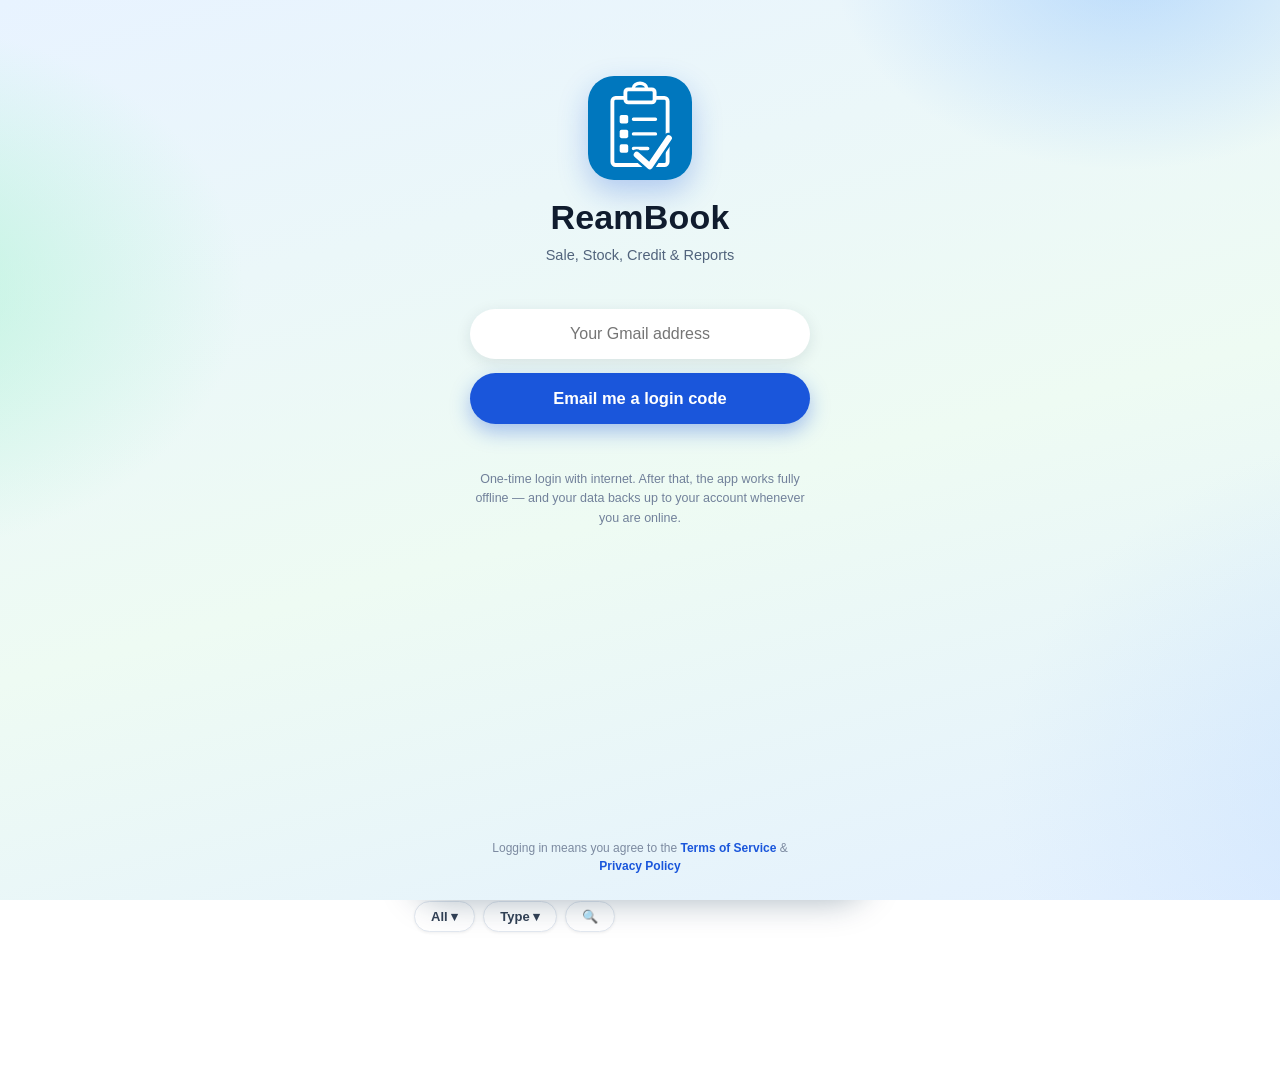
==== commit 359da65f: "ROLLBACK to v214 (user order 2026-10-24: delete everything added after v214, refresh the app) — rest" ====
--- a/index.html
+++ b/index.html
@@ -29,9 +29,6 @@
 .gate-input:focus{box-shadow:0 4px 16px rgba(18,35,63,.10),0 0 0 2px #1a56db}
 .gate-btn{margin-top:14px;width:100%;display:flex;align-items:center;justify-content:center;gap:10px;background:#1a56db;border:none;border-radius:999px;padding:16px;font-size:16.5px;font-weight:700;color:#fff;cursor:pointer;box-shadow:0 8px 20px rgba(26,86,219,.35)}
 .gate-btn:disabled{opacity:.55;cursor:default}
-.gate-google{background:#fff;color:#1f2a3d;border:1.5px solid #d8dfea;box-shadow:0 4px 14px rgba(18,35,63,.10);margin-top:0}
-.gate-or{display:flex;align-items:center;gap:12px;margin:18px 2px 2px;color:#71809a;font-size:12px;font-weight:700;letter-spacing:.6px}
-.gate-or:before,.gate-or:after{content:"";flex:1;height:1px;background:#cfdae8}
 .gate-msg{margin-top:12px;font-size:13px;color:#b3261e;min-height:18px;line-height:1.4}
 .gate-note{margin-top:16px;font-size:12.5px;color:#71809a;line-height:1.55}
 .gate-code-input{text-align:center;font-size:24px;font-weight:700;letter-spacing:8px}
@@ -46,8 +43,6 @@
     <div class="gate-name">ReamBook</div>
     <div class="gate-tag">Sale, Stock, Credit &amp; Reports</div>
     <div class="gate-form">
-      <button class="gate-btn gate-google" onclick="gateGoogle()"><svg width="20" height="20" viewBox="0 0 48 48"><path fill="#FFC107" d="M43.6 20.1H42V20H24v8h11.3C33.7 32.7 29.2 36 24 36c-6.6 0-12-5.4-12-12s5.4-12 12-12c3.1 0 5.8 1.2 8 3l5.7-5.7C34.5 6.1 29.3 4 24 4 13 4 4 13 4 24s9 20 20 20 20-9 20-20c0-1.3-.1-2.6-.4-3.9z"/><path fill="#FF3D00" d="M6.3 14.7l6.6 4.8C14.7 15.1 19 12 24 12c3.1 0 5.8 1.2 8 3l5.7-5.7C34.5 6.1 29.3 4 24 4 16.3 4 9.7 8.3 6.3 14.7z"/><path fill="#4CAF50" d="M24 44c5.2 0 9.9-2 13.4-5.2l-6.2-5.2C29.2 35.1 26.7 36 24 36c-5.2 0-9.6-3.3-11.3-8l-6.5 5C9.5 39.6 16.2 44 24 44z"/><path fill="#1976D2" d="M43.6 20.1H42V20H24v8h11.3c-.8 2.2-2.2 4.2-4.1 5.6l6.2 5.2C36.9 39.2 44 34 44 24c0-1.3-.1-2.6-.4-3.9z"/></svg> Continue with Google</button>
-      <div class="gate-or"><span>OR USE YOUR EMAIL</span></div>
       <div class="gate-step" id="gate-step-email"><input class="gate-input" id="gate-email" type="email" inputmode="email" autocomplete="email" placeholder="Your Gmail address"><button class="gate-btn" id="gate-send-btn" onclick="gateSendCode()">Email me a login code</button></div>
       <div class="gate-step" id="gate-step-code" style="display:none"><div class="gate-code-note" id="gate-code-note"></div><input class="gate-input gate-code-input" id="gate-code" type="text" inputmode="numeric" autocomplete="one-time-code" maxlength="6" placeholder="______"><button class="gate-btn" id="gate-verify-btn" onclick="gateVerifyCode()">Login</button><div><button class="gate-link" onclick="gateBack()">&#8592; Different email</button><button class="gate-link" onclick="gateSendCode()">Resend code</button></div></div>
       <div class="gate-msg" id="gate-msg"></div>
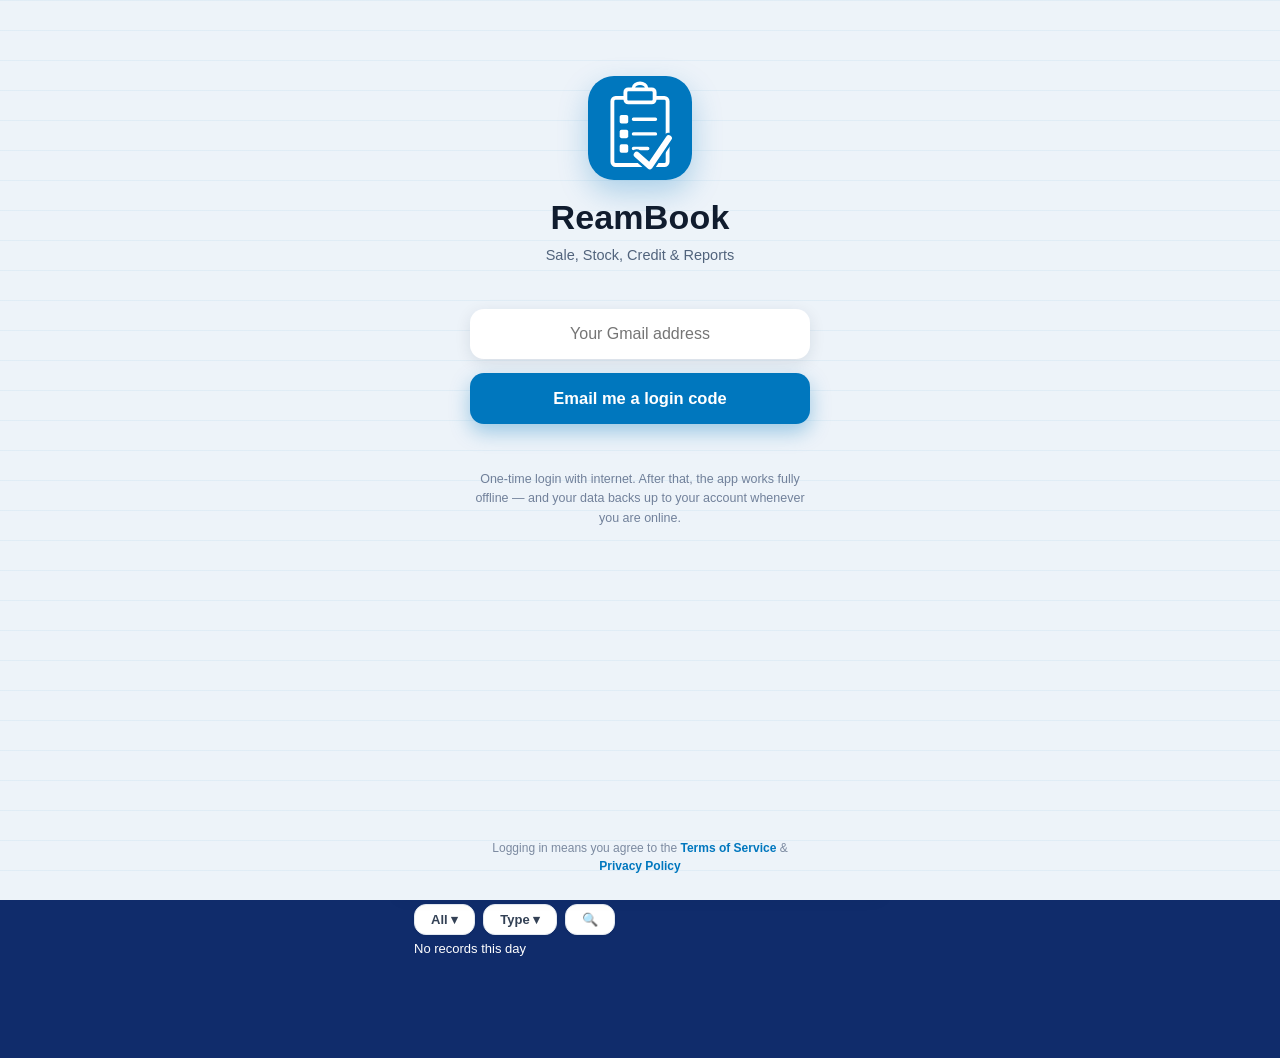
==== commit e1094136: "v229: ReamBook Ledger look - flat ledger style (own original design), login gate restyled + v228 Rep" ====
--- a/index.html
+++ b/index.html
@@ -5,7 +5,7 @@
 <meta name="viewport" content="width=device-width, initial-scale=1, maximum-scale=1, user-scalable=no">
 <title>ReamBook — Sale, Stock, Credit &amp; Reports</title>
 <link rel="manifest" href="manifest.json">
-<meta name="theme-color" content="#1a56db">
+<meta name="theme-color" content="#0077BE">
 <meta name="mobile-web-app-capable" content="yes">
 <meta name="apple-mobile-web-app-capable" content="yes">
 <meta name="apple-mobile-web-app-status-bar-style" content="default">
@@ -15,27 +15,29 @@
 </head>
 <body>
 <style>
-/* First-launch login gate — AYOME-style full-screen welcome (v179):
-   pastel gradient, big brand block on top, pill form, agreement pinned low.
-   Login itself stays email+code (a Google button can never complete inside
-   the Android wrapper). All element ids/handlers are unchanged. */
-#login-gate{position:fixed;inset:0;z-index:9999;display:none;flex-direction:column;align-items:center;padding:54px 26px 24px;font-family:inherit;background:radial-gradient(420px 300px at 88% -40px,rgba(147,197,253,.55),rgba(147,197,253,0) 70%),radial-gradient(520px 380px at -120px 32%,rgba(167,243,208,.65),rgba(167,243,208,0) 70%),radial-gradient(620px 520px at 112% 88%,rgba(191,219,254,.5),rgba(191,219,254,0) 70%),linear-gradient(165deg,#e8f3ff 0%,#eefbf3 55%,#e3f0ff 100%)}
+/* First-launch login gate — ReamBook Ledger welcome (v229):
+   flat paper background with ruled ledger lines, big brand block on top,
+   squared form, agreement pinned low. (Up to v228 this was a pastel
+   gradient welcome.) Login itself stays email+code (a Google button can
+   never complete inside the Android wrapper). All element ids/handlers
+   are unchanged. */
+#login-gate{position:fixed;inset:0;z-index:9999;display:none;flex-direction:column;align-items:center;padding:54px 26px 24px;font-family:inherit;background-color:#edf3f9;background-image:repeating-linear-gradient(180deg,rgba(0,119,190,.055) 0,rgba(0,119,190,.055) 1px,transparent 1px,transparent 30px)}
 .gate-card{width:100%;max-width:340px;text-align:center;display:flex;flex-direction:column;flex:1}
-.gate-logo{width:104px;height:104px;border-radius:26px;box-shadow:0 12px 30px rgba(26,86,219,.28);margin:22px auto 0}
+.gate-logo{width:104px;height:104px;border-radius:26px;box-shadow:0 12px 30px rgba(0,119,190,.28);margin:22px auto 0}
 .gate-name{font-size:34px;font-weight:800;color:#101c2e;margin-top:18px;letter-spacing:.2px}
 .gate-tag{font-size:14.5px;color:#51637c;margin-top:8px;line-height:1.5}
 .gate-form{margin-top:42px}
-.gate-input{width:100%;box-sizing:border-box;border:none;border-radius:999px;padding:16px 20px;font-size:16px;color:#1f2a3d;background:#fff;outline:none;box-shadow:0 4px 16px rgba(18,35,63,.10);text-align:center}
-.gate-input:focus{box-shadow:0 4px 16px rgba(18,35,63,.10),0 0 0 2px #1a56db}
-.gate-btn{margin-top:14px;width:100%;display:flex;align-items:center;justify-content:center;gap:10px;background:#1a56db;border:none;border-radius:999px;padding:16px;font-size:16.5px;font-weight:700;color:#fff;cursor:pointer;box-shadow:0 8px 20px rgba(26,86,219,.35)}
+.gate-input{width:100%;box-sizing:border-box;border:none;border-radius:14px;padding:16px 20px;font-size:16px;color:#1f2a3d;background:#fff;outline:none;box-shadow:0 4px 16px rgba(18,35,63,.10);text-align:center}
+.gate-input:focus{box-shadow:0 4px 16px rgba(18,35,63,.10),0 0 0 2px #0077BE}
+.gate-btn{margin-top:14px;width:100%;display:flex;align-items:center;justify-content:center;gap:10px;background:#0077BE;border:none;border-radius:14px;padding:16px;font-size:16.5px;font-weight:700;color:#fff;cursor:pointer;box-shadow:0 8px 20px rgba(0,119,190,.35)}
 .gate-btn:disabled{opacity:.55;cursor:default}
 .gate-msg{margin-top:12px;font-size:13px;color:#b3261e;min-height:18px;line-height:1.4}
 .gate-note{margin-top:16px;font-size:12.5px;color:#71809a;line-height:1.55}
 .gate-code-input{text-align:center;font-size:24px;font-weight:700;letter-spacing:8px}
 .gate-code-note{font-size:13.5px;color:#41536e;line-height:1.5;margin-bottom:14px}
-.gate-link{display:inline-block;margin-top:14px;margin-right:14px;background:none;border:none;color:#1a56db;font-size:13.5px;font-weight:600;cursor:pointer;padding:4px}
+.gate-link{display:inline-block;margin-top:14px;margin-right:14px;background:none;border:none;color:#0077BE;font-size:13.5px;font-weight:600;cursor:pointer;padding:4px}
 .gate-legal{margin-top:auto;padding-top:22px;font-size:12px;color:#7c8aa0;line-height:1.55}
-.gate-legal a{color:#1a56db;text-decoration:none;font-weight:600}
+.gate-legal a{color:#0077BE;text-decoration:none;font-weight:600}
 </style>
 <div id="login-gate">
   <div class="gate-card">
@@ -263,26 +265,28 @@
 
   <!-- ============ REPORT ============ -->
   <section id="view-report" class="view">
-    <div class="pad">
+    <div class="pad" id="rep-main">
       <div class="rep-top">
         <button class="period-btn" id="btn-period">📅 <span><small>PERIOD</small><b id="period-txt">Oct 2026</b></span> ▾</button>
         <button class="export-btn" id="btn-export-csv">⬇ Export</button>
       </div>
-      <div class="white-card cred-sum">
-        <div class="cs-main"><div class="lbl">Total sale</div><div class="cs-big" id="r-sales">PKR 0.00</div><div class="red-sub" id="r-vs"></div><div class="sub" id="r-margin"></div></div>
-        <div class="cs-side"><div class="cs-box"><div class="lbl">EXPENSES</div><div class="cs-num red-num" id="r-exp">PKR 0.00</div></div>
-        <div class="cs-box"><div class="lbl">NET PROFIT <button class="eye-btn eye-off" id="profit-eye-r" onclick="event.stopPropagation();toggleProfitEye()" title="Show/hide profit"><svg class="eye-open" viewBox="0 0 24 24" fill="none" stroke="currentColor" stroke-width="2" stroke-linecap="round" stroke-linejoin="round"><path d="M1 12s4-8 11-8 11 8 11 8-4 8-11 8-11-8-11-8z"/><circle cx="12" cy="12" r="3"/></svg><svg class="eye-closed" viewBox="0 0 24 24" fill="none" stroke="currentColor" stroke-width="2" stroke-linecap="round" stroke-linejoin="round"><path d="M17.94 17.94A10.07 10.07 0 0 1 12 20c-7 0-11-8-11-8a18.45 18.45 0 0 1 5.06-5.94M9.9 4.24A9.12 9.12 0 0 1 12 4c7 0 11 8 11 8a18.5 18.5 0 0 1-2.16 3.19m-6.72-1.07a3 3 0 1 1-4.24-4.24"/><line x1="1" y1="1" x2="23" y2="23"/></svg></button></div><div class="cs-num green-num" id="r-profit">PKR 0.00</div></div></div>
-      </div>
-      <div class="avg-line" id="r-avg"></div>
+      <div class="stat-grid">
+        <div class="white-card stat-card"><div class="lbl">Sales</div><div class="stat-num teal-num" id="r-sales">PKR 0.00</div><div class="stat-sub" id="r-vs"></div></div>
+        <div class="white-card stat-card"><div class="lbl">Net Profit <button class="eye-btn eye-off" id="profit-eye-r" onclick="event.stopPropagation();toggleProfitEye()" title="Show/hide profit"><svg class="eye-open" viewBox="0 0 24 24" fill="none" stroke="currentColor" stroke-width="2" stroke-linecap="round" stroke-linejoin="round"><path d="M1 12s4-8 11-8 11 8 11 8-4 8-11 8-11-8-11-8z"/><circle cx="12" cy="12" r="3"/></svg><svg class="eye-closed" viewBox="0 0 24 24" fill="none" stroke="currentColor" stroke-width="2" stroke-linecap="round" stroke-linejoin="round"><path d="M17.94 17.94A10.07 10.07 0 0 1 12 20c-7 0-11-8-11-8a18.45 18.45 0 0 1 5.06-5.94M9.9 4.24A9.12 9.12 0 0 1 12 4c7 0 11 8 11 8a18.5 18.5 0 0 1-2.16 3.19m-6.72-1.07a3 3 0 1 1-4.24-4.24"/><line x1="1" y1="1" x2="23" y2="23"/></svg></button></div><div class="stat-num green-num" id="r-profit">PKR 0.00</div><div class="stat-sub" id="r-margin"></div><div class="stat-sub" id="r-vs-profit"></div></div>
+        <div class="white-card stat-card"><div class="lbl">Expenses</div><div class="stat-num red-num" id="r-exp">PKR 0.00</div></div>
+        <div class="white-card stat-card"><div class="lbl">Avg / Day</div><div class="stat-num" id="r-avg-num">PKR 0.00</div><div class="stat-sub" id="r-avg-sub"></div></div>
+      </div>
+      <div class="row-between"><h3>Trends</h3><button class="link-btn" id="trend-detail">View in detail ›</button></div>
       <div class="white-card">
-        <div class="row-between"><div class="lbl">DAILY SALES</div>
+        <div class="row-between"><div class="lbl">Daily sales</div>
           <div class="seg small"><button class="seg-btn active" id="ch-sales">Sales</button><button class="seg-btn" id="ch-profit">Profit</button></div></div>
-        <div class="lbl" id="chart-month"></div>
-        <div class="bar-chart" id="bar-chart"></div>
+        <div class="trend-nav"><button class="trend-arrow" id="trend-prev">‹</button><div class="lbl" id="chart-month"></div><button class="trend-arrow" id="trend-next">›</button></div>
+        <div class="chart-wrap"><div class="bar-chart" id="bar-chart"></div><div class="chart-axis" id="chart-axis"></div></div>
       </div>
       <div class="row-between"><h3>Sales history</h3><button class="link-btn" id="rep-show-all">Show all</button></div>
       <div id="rep-history"></div>
     </div>
+    <div class="pad hidden" id="rep-detail"></div>
   </section>
 
   <!-- ============ CREDIT ============ -->
--- a/style.css
+++ b/style.css
@@ -179,10 +179,58 @@
 .bar-chart{display:flex;align-items:flex-end;gap:4px;height:130px;margin-top:10px}
 .bar{flex:1;background:var(--teal);border-radius:6px 6px 0 0;min-height:4px;position:relative}
 .bar span{position:absolute;bottom:-18px;left:50%;transform:translateX(-50%);font-size:10px;color:var(--sub)}
-.hist-row{background:#fff;border-radius:14px;padding:14px;margin-bottom:10px;display:flex;justify-content:space-between;align-items:center;cursor:pointer}
-.hist-row .d{font-weight:700;font-size:16px}
-.hist-row .p{color:var(--green);font-weight:600;font-size:14px}
-.hist-row .a{font-weight:800;font-size:17px}
+.prof-head{display:flex;align-items:center;justify-content:space-between;margin-bottom:10px}
+.prof-head h3{margin:0}
+.prof-done{background:#e0f2f1;border:none;color:var(--teal-d);font-weight:700;font-size:15px;padding:8px 18px;border-radius:999px;cursor:pointer}
+.prof-sec{font-size:12px;font-weight:800;letter-spacing:.8px;color:var(--sub);margin:16px 4px 8px}
+.prof-row{display:flex;align-items:center;gap:12px;background:#fff;border-radius:16px;padding:12px 14px;margin-bottom:8px;box-shadow:0 1px 4px rgba(0,0,0,.06);cursor:pointer}
+.prof-row .prof-lbl{flex:1;font-weight:600;font-size:15px;min-width:0}
+.prof-val{color:var(--sub);font-size:14px;max-width:52%;overflow:hidden;text-overflow:ellipsis;white-space:nowrap}
+.prof-ic{width:34px;height:34px;flex-shrink:0;border-radius:11px;background:#e6f4f3;color:var(--teal-d);display:flex;align-items:center;justify-content:center;font-weight:800;font-size:13px}
+.prof-ic svg{width:20px;height:20px}
+.prof-ic.ic-red{background:#fdecec;color:#d7263d}
+.prof-cards{display:flex;gap:10px;margin-bottom:8px}
+.prof-card{flex:1;background:#fff;border-radius:20px;padding:16px 14px;box-shadow:0 1px 4px rgba(0,0,0,.06);cursor:pointer;display:flex;flex-direction:column;gap:6px}
+.prof-card b{font-size:16px}
+.prof-card small{color:var(--sub);font-size:12px}
+.prof-ic.lg{width:44px;height:44px;border-radius:14px}
+.prof-ic.lg svg{width:24px;height:24px}
+.stat-grid{display:grid;grid-template-columns:1fr 1fr;gap:10px;margin-bottom:12px}
+.stat-grid .white-card{margin-bottom:0;padding:13px}
+.stat-num{font-size:20px;font-weight:800;margin:4px 0}
+.stat-sub{font-size:12px;font-weight:600}
+.teal-num{color:var(--teal-d)}
+.trend-nav{display:flex;align-items:center;justify-content:center;gap:14px;margin:2px 0 4px}
+.trend-arrow{background:#eef1f6;border:none;width:30px;height:30px;border-radius:50%;font-size:20px;line-height:1;color:var(--teal-d);cursor:pointer}
+.chart-wrap{display:flex;gap:6px}
+.chart-wrap .bar-chart{flex:1}
+.chart-axis{display:flex;flex-direction:column;justify-content:space-between;height:130px;margin-top:10px;font-size:10px;color:var(--sub)}
+/* v226: sales-history day cards (unique ReamBook style — date badge, not a copy) */
+.hist-card{background:#fff;border-radius:16px;padding:12px 14px;margin-bottom:10px;display:flex;align-items:center;gap:12px;cursor:pointer;box-shadow:0 1px 3px rgba(0,60,90,.08)}
+.hist-badge{width:46px;height:52px;border-radius:12px;background:linear-gradient(160deg,#0b8ac2,#0077BE);color:#fff;display:flex;flex-direction:column;align-items:center;justify-content:center;flex-shrink:0}
+.hist-badge b{font-size:19px;line-height:1.1}
+.hist-badge span{font-size:11px;opacity:.92}
+.hist-mid{flex:1;min-width:0}
+.hist-mid .d{font-weight:800;font-size:16px}
+.hist-mid .sub{color:#8a94a6;font-size:13px;margin-top:2px}
+.hist-right{text-align:right;flex-shrink:0}
+.hist-right .a{font-weight:800;font-size:17px}
+.hist-right .p{color:var(--green);font-weight:700;font-size:13px;margin-top:2px}
+.hist-chev{color:#b9c2d0;font-size:22px;font-weight:700;flex-shrink:0}
+/* v227: sales-history day detail inside Report */
+.repdet-top{display:flex;align-items:center;gap:12px;margin-bottom:12px}
+.back-btn{width:38px;height:38px;border-radius:50%;border:none;background:#fff;font-size:24px;font-weight:700;color:#0077BE;cursor:pointer;box-shadow:0 1px 3px rgba(0,60,90,.12);line-height:1}
+.repdet-sum{margin-bottom:12px}
+.repdet-nums{display:flex;justify-content:space-between;align-items:center;margin-top:6px}
+.repdet-nums b{font-size:24px}
+.repdet-nums span{font-weight:700}
+/* v228: range pills inside the report day-detail */
+.rpg-row{display:flex;gap:8px;margin-bottom:12px;overflow-x:auto;padding-bottom:2px}
+.rpg-pill{flex-shrink:0;border:none;background:#fff;color:#0077BE;font-weight:700;font-size:14px;padding:8px 16px;border-radius:999px;cursor:pointer;box-shadow:0 1px 3px rgba(0,60,90,.12)}
+.rpg-pill.sel{background:#0077BE;color:#fff}
+.repdet-date{font-weight:800;font-size:14px;color:#fff;margin:14px 0 8px;opacity:.95}
+/* v228: View in detail / Show all as white pills (unique style) */
+#trend-detail,#rep-show-all{background:#fff!important;color:#0077BE!important;border-radius:999px;padding:7px 16px;font-weight:800;box-shadow:0 2px 6px rgba(0,40,70,.18)}
 
 /* Credit */
 .cust-card{background:#fff;border-radius:var(--radius);padding:14px;margin-bottom:10px;cursor:pointer;box-shadow:0 2px 8px rgba(0,0,0,.12)}
@@ -707,3 +755,76 @@
 .plan-grid .plan-card:not(.plan-hero) .pc-was{display:block;margin:3px 0 0}
 .bill-btn.bill-img{background:#e7f6ee;border-color:#bfe6cf;color:#177245}
 .msg-btn.img{background:#0e7490;color:#fff}
+
+/* ================= v229: ReamBook Ledger — our own signature look =================
+   Flat solid colour + ruled ledger lines (paper-book feel), an attached
+   bottom tab bar (no floating glass pill), a solid header band, squared
+   cards and buttons. The layout language is ReamBook's own; every colour
+   theme keeps its colours — only the shapes and structure change.
+   No function or behaviour changes. */
+:root{--radius:14px}
+body,#app{background-color:var(--pp-teal-dd);background-image:repeating-linear-gradient(180deg,rgba(255,255,255,.030) 0,rgba(255,255,255,.030) 1px,transparent 1px,transparent 30px)}
+
+/* Header: solid band, squared icon buttons */
+.topbar{background:var(--pp-teal-dd);border-bottom:1px solid rgba(255,255,255,.16);box-shadow:0 2px 10px rgba(0,0,0,.14);padding:12px 16px 10px}
+.icon-btn{border-radius:12px}
+
+/* Bottom nav: attached solid bar (was a floating glass pill) */
+.toptabs{bottom:0;left:0;right:0;max-width:480px;border-radius:0;border:none;border-top:1px solid #e2e8f0;background:#fff;box-shadow:0 -4px 16px rgba(4,40,70,.10);padding:6px 6px calc(6px + env(safe-area-inset-bottom,0px))}
+.tt{border-radius:12px;padding:8px 2px 7px}
+.tt.active{background:var(--pp-soft);color:var(--pp-teal-d);box-shadow:inset 0 3px 0 var(--pp-teal);transform:none}
+.tt.active span{color:var(--pp-teal-d)}
+.view{padding-bottom:96px}
+.toast{bottom:104px}
+
+/* Cards: squared corners, thin border, soft shadow */
+.white-card,.form-card{border-radius:14px;border:1px solid rgba(10,35,66,.07);box-shadow:0 2px 8px rgba(4,40,70,.10)}
+.stock-card{border-radius:14px;border:1px solid rgba(10,35,66,.06)}
+.sale-card{border-radius:12px}
+.prof-row{border-radius:12px}
+.prof-card{border-radius:14px}
+.photo-card{border-radius:14px}
+.sum-line{border-radius:12px}
+.sum-sub{border-radius:0 0 14px 14px}
+.plan-card{border-radius:14px}
+.get-card,.pay-card{border-radius:14px}
+.period-btn,.export-btn{border-radius:12px}
+.photo-row .photo-pick{border-radius:14px}
+.hist-card{border-radius:12px}
+.ret-card,.remind-card{border-radius:12px}
+.cart-box{border-radius:12px}
+.pick-item{border-radius:10px}
+.sheet-box{border-radius:16px 16px 0 0}
+.sheet.center .sheet-box{border-radius:16px}
+
+/* Buttons and controls: squared, primary buttons flat (no gradient) */
+.btn-go{background:var(--pp-teal);border-radius:12px;box-shadow:0 5px 14px rgba(0,0,0,.22)}
+.btn-save{border-radius:12px}
+.btn-save.blue{background:var(--pp-teal);box-shadow:0 6px 16px rgba(4,40,70,.25)}
+.btn-outline{border-radius:12px}
+.btn-ghost{border-radius:12px}
+.btn-subscribe{background:var(--pp-teal);border-radius:14px}
+.sf-apply{background:var(--pp-teal);border-radius:12px}
+.bill-btn{border-radius:12px}
+.bill-btn.bill-pdf{background:var(--pp-teal);box-shadow:0 5px 14px -4px rgba(4,40,70,.4)}
+.plan-card.sel,.plan-card.hero{background:var(--pp-teal)}
+.hist-badge{background:#0077BE}
+.seg{border-radius:14px}
+.seg-btn{border-radius:10px}
+.chip{border-radius:10px}
+.rpg-pill{border-radius:12px}
+#trend-detail,#rep-show-all{border-radius:12px}
+.f-pill{border-radius:12px}
+.date-pill{border-radius:12px}
+.id-pill{border-radius:10px}
+.form-card input,.form-card select,.white-card input,.white-card select,.sheet-box input,.sheet-box select{border-radius:10px}
+.search-wrap{border-radius:10px}
+.btn-addmore,.btn-disc{border-radius:12px}
+.btn-unpaid,.btn-paid{border-radius:12px}
+.btn-return{border-radius:12px}
+.btn-cancel-red{border-radius:12px}
+.dlg-cancel,.dlg-ok{border-radius:12px}
+.sf-cancel{border-radius:12px}
+.price-toggle{border-radius:12px}
+.edit-banner{border-radius:12px}
+.bun-head{border-radius:12px}
